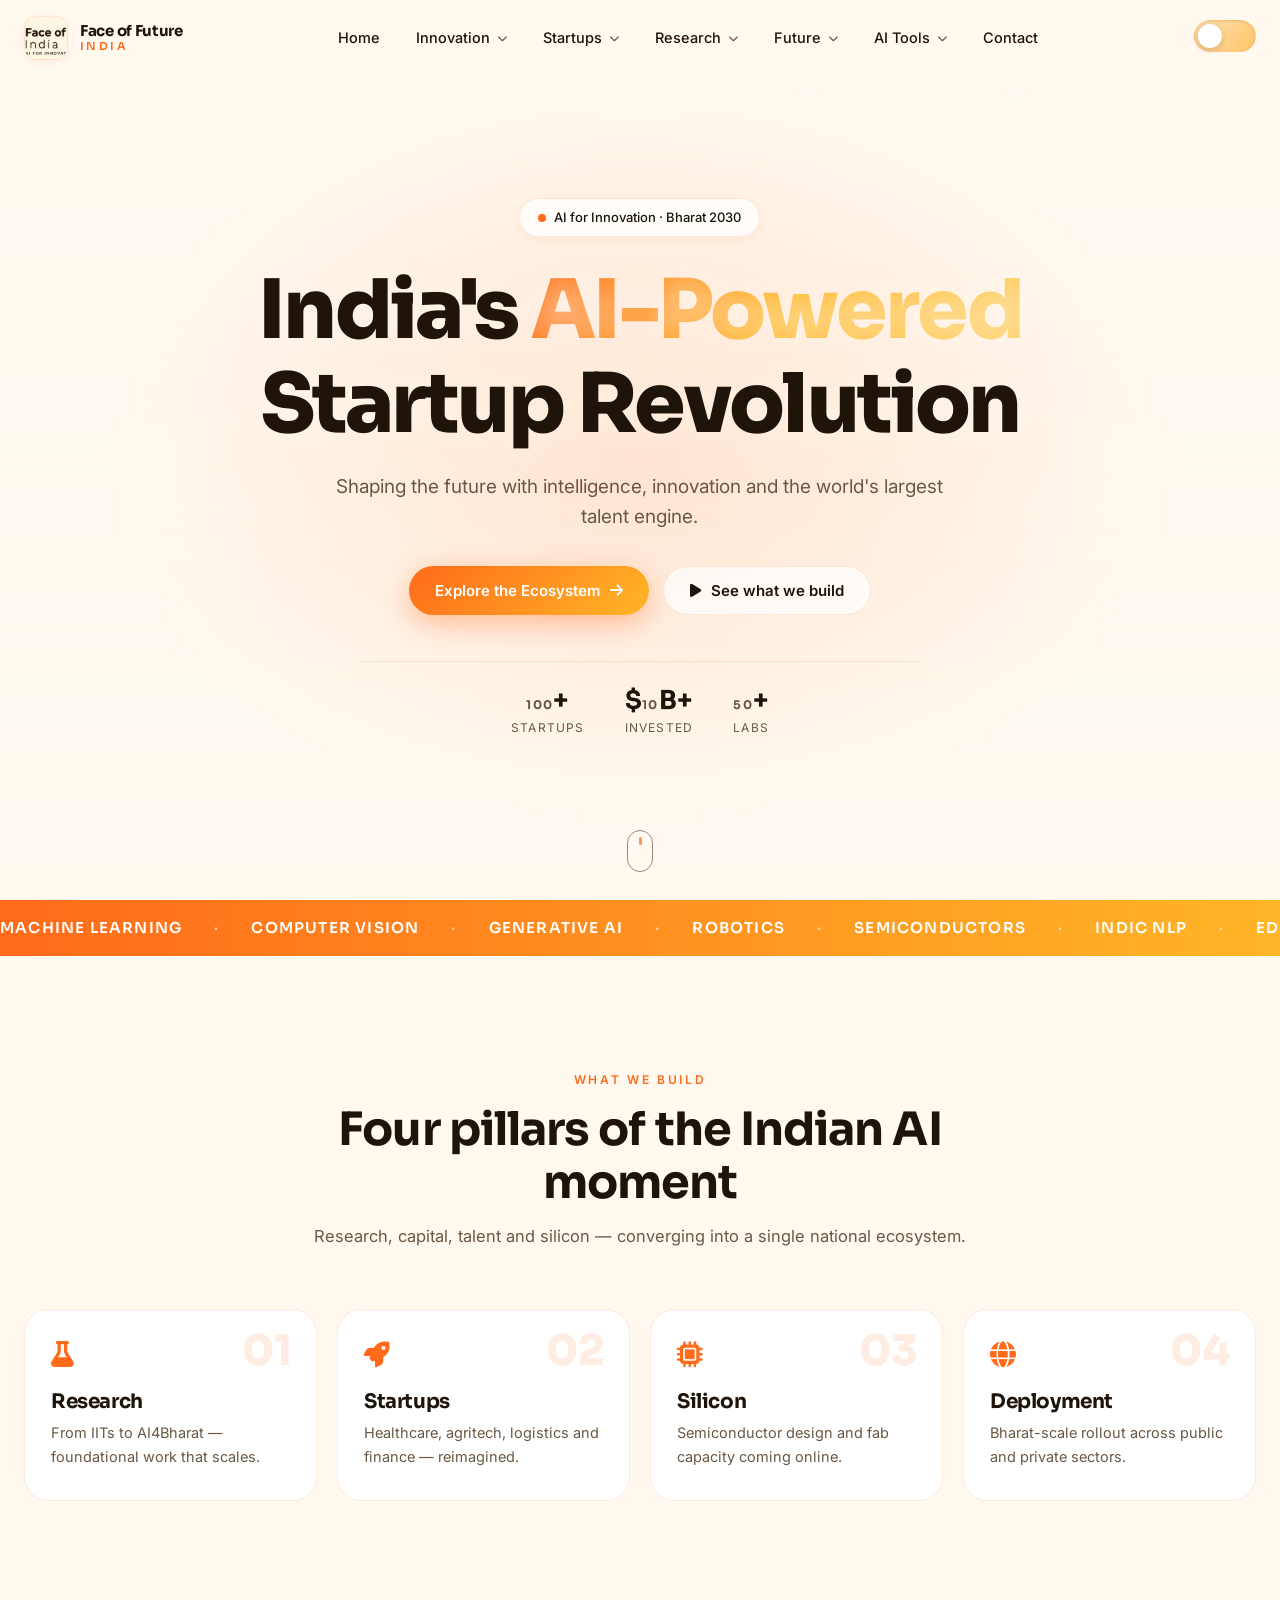
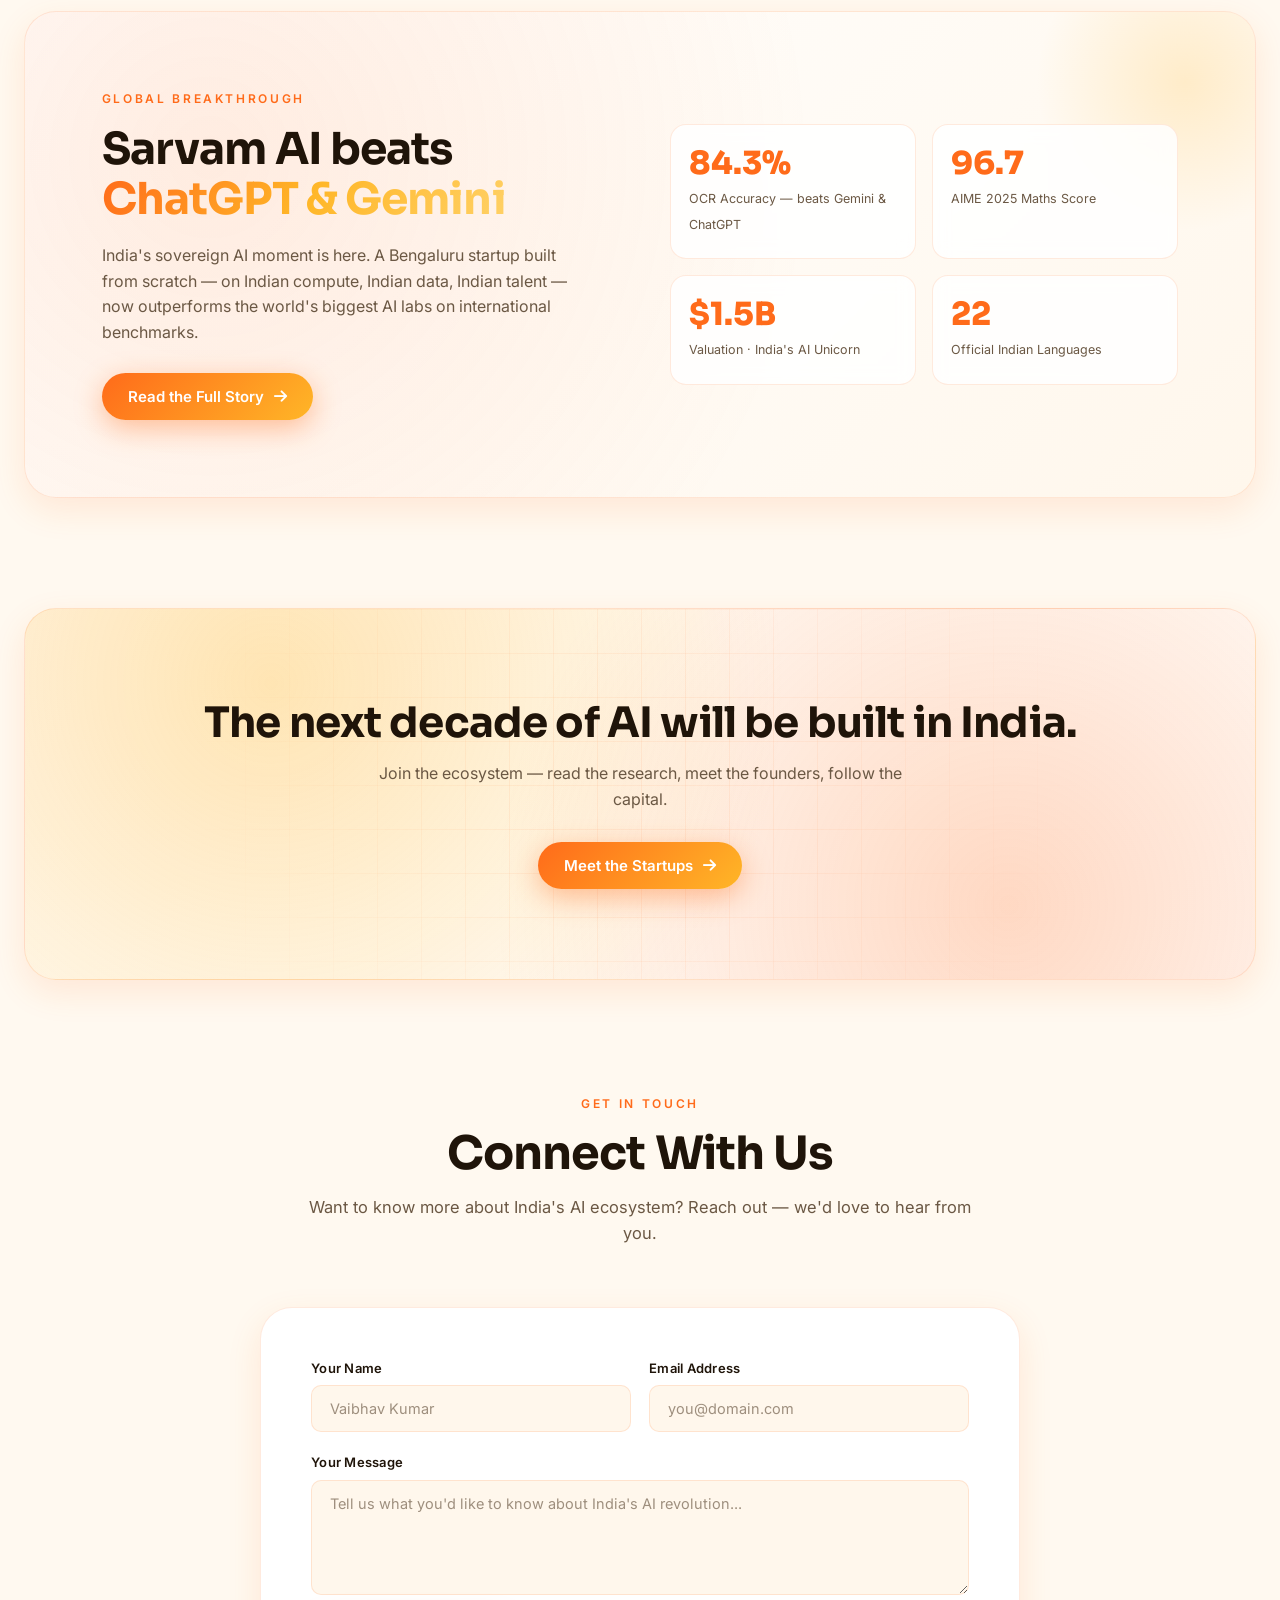
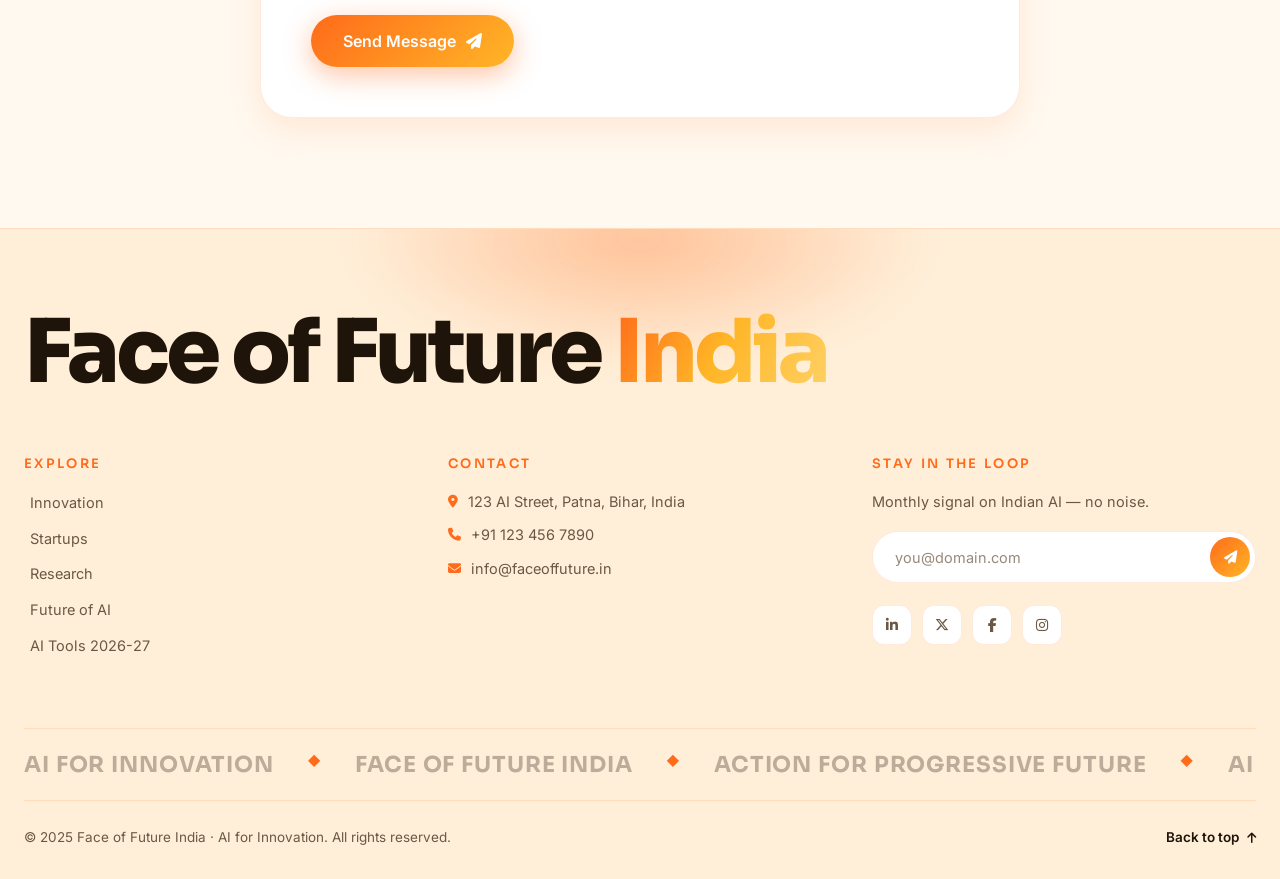
==== index.html @ 8405aafd "Rename face.html to index.html" ====
<!DOCTYPE html>
<html lang="en" data-theme="light">

<head>
  <meta charset="UTF-8" />
  <meta name="viewport" content="width=device-width, initial-scale=1.0" />

  <!-- ============ SEO: Primary ============ -->
  <title>Face of Future India — AI for Innovation | India's AI-Powered Startup Revolution</title>
  <meta name="description"
    content="Face of Future India — AI for Innovation. Explore India's AI startup ecosystem, Sarvam AI's global breakthroughs, FY 2026-27 AI tools, and the future of sovereign AI. Based in Patna, Bihar." />
  <meta name="keywords"
    content="AI India, Sarvam AI, Indian AI startups, AI for Innovation, Face of Future India, AI Patna Bihar, sovereign AI, Indian LLM, AI tools 2026, AI revolution India" />
  <meta name="author" content="Face of Future India" />
  <meta name="robots" content="index, follow, max-image-preview:large" />
  <link rel="canonical" href="https://faceoffuture.in/" />

  <!-- ============ SEO: Open Graph ============ -->
  <meta property="og:type" content="website" />
  <meta property="og:title" content="Face of Future India — AI for Innovation" />
  <meta property="og:description"
    content="India's AI-powered startup revolution. Sarvam AI beats ChatGPT & Gemini globally. Explore FY 2026-27 AI tools and sovereign AI." />
  <meta property="og:url" content="https://faceoffuture.in/" />
  <meta property="og:site_name" content="Face of Future India" />
  <meta property="og:locale" content="en_IN" />

  <!-- ============ SEO: Twitter ============ -->
  <meta name="twitter:card" content="summary_large_image" />
  <meta name="twitter:title" content="Face of Future India — AI for Innovation" />
  <meta name="twitter:description"
    content="India's AI startup ecosystem. Sarvam AI global breakthroughs + FY 2026-27 AI tools." />

  <!-- ============ SEO: Local Business ============ -->
  <meta name="geo.region" content="IN-BR" />
  <meta name="geo.placename" content="Patna" />
  <meta name="geo.position" content="25.5941;85.1376" />
  <meta name="ICBM" content="25.5941, 85.1376" />

  <!-- ============ SEO: JSON-LD Structured Data ============ -->
  <script type="application/ld+json">
{
  "@context": "https://schema.org",
  "@type": "Organization",
  "name": "Face of Future India",
  "url": "https://faceoffuture.in",
  "description": "India's AI-powered startup revolution — research, startups, semiconductor, and the future of sovereign AI.",
  "address": {
    "@type": "PostalAddress",
    "streetAddress": "123 AI Street",
    "addressLocality": "Patna",
    "addressRegion": "Bihar",
    "postalCode": "800001",
    "addressCountry": "IN"
  },
  "contactPoint": {
    "@type": "ContactPoint",
    "telephone": "+91-123-456-7890",
    "contactType": "customer service",
    "email": "info@faceoffuture.in"
  },
  "sameAs": [
    "https://www.linkedin.com/in/vaibhav-kumar-227475289",
    "https://www.instagram.com/vaibhav_razz_22/"
  ]
}
</script>

  <meta name="theme-color" content="#FF6B1A" />

  <link rel="preconnect" href="https://fonts.googleapis.com" />
  <link rel="preconnect" href="https://fonts.gstatic.com" crossorigin />
  <link
    href="https://fonts.googleapis.com/css2?family=Sora:wght@400;600;700;800&family=Inter:wght@300;400;500;600;700&display=swap"
    rel="stylesheet" />
  <link rel="stylesheet" href="https://cdnjs.cloudflare.com/ajax/libs/font-awesome/6.5.0/css/all.min.css" />
  <link rel="stylesheet" href="styles.css" />
</head>

<body>

  <!-- Scroll progress -->
  <div class="scroll-progress" id="scrollProgress"></div>

  <!-- ==================== NAVBAR ==================== -->
  <header class="navbar" id="navbar">
    <div class="nav-container">

      <!-- Brand -->
      <a href="#home" class="brand" data-scroll="home">
        <span class="brand-mark">
          <img src="logo1.jpg" alt="Face of Future India — AI for Innovation" />
        </span>
        <span class="brand-text">
          <strong>Face of Future</strong>
          <em>India</em>
        </span>
      </a>

      <!-- Center nav -->
      <nav class="nav-menu" id="navMenu" aria-label="Primary">
        <button class="nav-link" data-action="home">Home</button>
        <button class="nav-link" data-panel="innovation">Innovation <i class="fas fa-chevron-down"></i></button>
        <button class="nav-link" data-panel="startups">Startups <i class="fas fa-chevron-down"></i></button>
        <button class="nav-link" data-panel="research">Research <i class="fas fa-chevron-down"></i></button>
        <button class="nav-link" data-panel="future">Future <i class="fas fa-chevron-down"></i></button>
        <button class="nav-link" data-panel="aitools">AI Tools <i class="fas fa-chevron-down"></i></button>
        <button class="nav-link" data-action="contact">Contact</button>
      </nav>

      <!-- Right side: theme + hamburger -->
      <div class="nav-right">
        <button class="theme-toggle" id="themeToggle" aria-label="Toggle day / night mode" aria-pressed="false">
          <span class="toggle-track">
            <span class="toggle-thumb"></span>
            <i class="fas fa-sun icon-sun" aria-hidden="true"></i>
            <i class="fas fa-moon icon-moon" aria-hidden="true"></i>
          </span>
        </button>

        <button class="hamburger" id="hamburger" aria-label="Open menu" aria-expanded="false">
          <span></span><span></span><span></span>
        </button>
      </div>

    </div>
  </header>

  <!-- ==================== MEGA PANEL ==================== -->
  <div class="panel-backdrop" id="panelBackdrop" hidden></div>

  <aside class="mega-panel" id="megaPanel" aria-hidden="true" role="dialog" aria-modal="true">
    <div class="panel-shell">
      <button class="panel-close" id="panelClose" aria-label="Close panel">
        <i class="fas fa-xmark"></i>
      </button>

      <!-- INNOVATION -->
      <section class="panel-view" data-view="innovation">
        <header class="panel-head">
          <span class="panel-eyebrow">01 — Innovation</span>
          <h2>AI Innovation in India</h2>
          <p>A nation-scale ecosystem of builders, researchers and capital pushing the frontier of applied intelligence.
          </p>
        </header>

        <div class="panel-stats">
          <div class="p-stat">
            <i class="fas fa-rocket"></i>
            <div class="p-num"><span data-count="100">0</span>+</div>
            <div class="p-label">AI Startups</div>
          </div>
          <div class="p-stat">
            <i class="fas fa-chart-line"></i>
            <div class="p-num">$<span data-count="10">0</span>B+</div>
            <div class="p-label">Investments</div>
          </div>
          <div class="p-stat">
            <i class="fas fa-flask"></i>
            <div class="p-num"><span data-count="50">0</span>+</div>
            <div class="p-label">Research Labs</div>
          </div>
          <div class="p-stat">
            <i class="fas fa-users-gear"></i>
            <div class="p-num"><span data-count="500">0</span>K+</div>
            <div class="p-label">AI Professionals</div>
          </div>
        </div>

        <div class="panel-cols">
          <div class="panel-col">
            <h4>Core Domains</h4>
            <ul class="tick-list">
              <li>Machine Learning &amp; Deep Learning</li>
              <li>Computer Vision</li>
              <li>Natural Language Processing</li>
              <li>Generative &amp; Multimodal AI</li>
              <li>Robotics &amp; Autonomy</li>
              <li>Edge AI &amp; Federated Learning</li>
            </ul>
          </div>
          <div class="panel-col">
            <h4>Why India</h4>
            <ul class="tick-list">
              <li>World's largest talent pipeline</li>
              <li>Cost-efficient engineering at scale</li>
              <li>IndiaAI Mission &amp; national compute</li>
              <li>Rapidly growing data ecosystem</li>
              <li>Deep public + private collaboration</li>
              <li>Bharat-scale deployment capability</li>
            </ul>
          </div>
        </div>

        <!-- NEW: Sarvam AI Breakthrough Section -->
        <div class="panel-spotlight">
          <div class="spotlight-badge">
            <i class="fas fa-bolt"></i> Global Breakthrough
          </div>
          <h3>Sarvam AI: India Beats ChatGPT &amp; Gemini on the World Stage</h3>
          <p>
            Bengaluru-based <strong>Sarvam AI</strong> has become India's first AI startup to <strong>outperform
              OpenAI's ChatGPT and Google's Gemini</strong> on international benchmarks. Its <strong>Sarvam Vision OCR
              model</strong> scored <strong>84.3%</strong> on the olmOCR-Bench — beating Gemini 3 Pro (80.2%), DeepSeek
            OCR v2 (78.8%), and ChatGPT (69.8%). On OmniDocBench v1.5, it hit <strong>93.28%</strong>, surpassing
            Gemini's 91.6%.[reference:0]
          </p>
          <p>
            Its flagship <strong>Sarvam 105B</strong> model — built entirely from scratch in India using IndiaAI Mission
            compute — scored <strong>96.7 on AIME 2025</strong> (maths) and <strong>71.7 on LiveCodeBench v6</strong>
            (coding), placing it among the world's top reasoning models. It outperformed Google's Gemini 2.5 Flash and
            DeepSeek R1 (600B parameters) on Indian language benchmarks.[reference:1]
          </p>
          <p>
            <strong>Valuation:</strong> <strong>$1.5 billion</strong> (unicorn status) after raising <strong>$300
              million</strong> Series B led by HCLTech and Nvidia.[reference:2] The company is now building a <strong>1
              trillion parameter model</strong> to challenge OpenAI and Anthropic directly.[reference:3]
          </p>
          <div class="spotlight-stats">
            <div class="sp-stat">
              <span class="sp-num">84.3%</span>
              <span class="sp-label">OCR Accuracy (beats Gemini &amp; ChatGPT)</span>
            </div>
            <div class="sp-stat">
              <span class="sp-num">$1.5B</span>
              <span class="sp-label">Valuation (Unicorn)</span>
            </div>
            <div class="sp-stat">
              <span class="sp-num">22</span>
              <span class="sp-label">Official Indian Languages Supported</span>
            </div>
            <div class="sp-stat">
              <span class="sp-num">5.5×</span>
              <span class="sp-label">Cheaper than GPT-5.4 Mini</span>
            </div>
          </div>
        </div>
      </section>

      <!-- STARTUPS -->
      <section class="panel-view" data-view="startups">
        <header class="panel-head">
          <span class="panel-eyebrow">02 — Startups</span>
          <h2>Top AI Startups in India</h2>
          <p>From healthcare to logistics, these companies are redefining what applied AI looks like at population
            scale.</p>
        </header>

        <div class="panel-grid">
          <article class="mini-card">
            <i class="fas fa-heartbeat"></i>
            <h4>Niramai</h4>
            <p>AI-powered early detection of breast cancer.</p>
            <a href="https://www.niramai.com" target="_blank" rel="noopener">Visit <i
                class="fas fa-arrow-up-right-from-square"></i></a>
          </article>
          <article class="mini-card">
            <i class="fas fa-seedling"></i>
            <h4>CropIn</h4>
            <p>AI-driven agritech solutions for farmers.</p>
            <a href="https://www.cropin.com" target="_blank" rel="noopener">Visit <i
                class="fas fa-arrow-up-right-from-square"></i></a>
          </article>
          <article class="mini-card">
            <i class="fas fa-truck-fast"></i>
            <h4>Locus</h4>
            <p>AI logistics &amp; supply-chain optimization.</p>
            <a href="https://www.locus.sh" target="_blank" rel="noopener">Visit <i
                class="fas fa-arrow-up-right-from-square"></i></a>
          </article>
          <article class="mini-card">
            <i class="fas fa-microscope"></i>
            <h4>SigTuple</h4>
            <p>AI-based medical diagnostics &amp; analysis.</p>
            <a href="https://www.sigtuple.com" target="_blank" rel="noopener">Visit <i
                class="fas fa-arrow-up-right-from-square"></i></a>
          </article>
          <article class="mini-card">
            <i class="fas fa-robot"></i>
            <h4>Haptik</h4>
            <p>Conversational AI &amp; virtual assistants.</p>
            <a href="https://www.haptik.ai" target="_blank" rel="noopener">Visit <i
                class="fas fa-arrow-up-right-from-square"></i></a>
          </article>
          <article class="mini-card">
            <i class="fas fa-brain"></i>
            <h4>Wysa</h4>
            <p>AI-based mental health &amp; therapy support.</p>
            <a href="https://www.wysa.io" target="_blank" rel="noopener">Visit <i
                class="fas fa-arrow-up-right-from-square"></i></a>
          </article>
          <article class="mini-card">
            <i class="fas fa-cart-shopping"></i>
            <h4>Vue.ai</h4>
            <p>Automation &amp; personalization for e-commerce.</p>
            <a href="https://vue.ai" target="_blank" rel="noopener">Visit <i
                class="fas fa-arrow-up-right-from-square"></i></a>
          </article>
          <article class="mini-card">
            <i class="fas fa-coins"></i>
            <h4>Active.ai</h4>
            <p>Conversational banking &amp; financial AI.</p>
            <a href="https://active.ai" target="_blank" rel="noopener">Visit <i
                class="fas fa-arrow-up-right-from-square"></i></a>
          </article>
        </div>
      </section>

      <!-- RESEARCH -->
      <section class="panel-view" data-view="research">
        <header class="panel-head">
          <span class="panel-eyebrow">03 — Research</span>
          <h2>Research &amp; Development</h2>
          <p>Institutions building the theoretical and applied foundations that India's AI economy stands on.</p>
        </header>

        <div class="panel-grid">
          <article class="mini-card">
            <i class="fas fa-university"></i>
            <h4>IITs</h4>
            <p>Leading AI research &amp; education across India.</p>
            <a href="https://www.iitd.ac.in" target="_blank" rel="noopener">Visit <i
                class="fas fa-arrow-up-right-from-square"></i></a>
          </article>
          <article class="mini-card">
            <i class="fas fa-satellite"></i>
            <h4>ISRO</h4>
            <p>AI in space exploration &amp; satellite tech.</p>
            <a href="https://www.isro.gov.in" target="_blank" rel="noopener">Visit <i
                class="fas fa-arrow-up-right-from-square"></i></a>
          </article>
          <article class="mini-card">
            <i class="fas fa-laptop-code"></i>
            <h4>TCS Research</h4>
            <p>Enterprise AI, automation &amp; applied R&amp;D.</p>
            <a href="https://www.tcs.com/research" target="_blank" rel="noopener">Visit <i
                class="fas fa-arrow-up-right-from-square"></i></a>
          </article>
          <article class="mini-card">
            <i class="fas fa-atom"></i>
            <h4>IISc Bangalore</h4>
            <p>Frontier AI theory, robotics &amp; systems.</p>
            <a href="https://www.iisc.ac.in" target="_blank" rel="noopener">Visit <i
                class="fas fa-arrow-up-right-from-square"></i></a>
          </article>
          <article class="mini-card">
            <i class="fas fa-shield-halved"></i>
            <h4>DRDO</h4>
            <p>Defence-grade AI &amp; autonomous systems.</p>
            <a href="https://www.drdo.gov.in" target="_blank" rel="noopener">Visit <i
                class="fas fa-arrow-up-right-from-square"></i></a>
          </article>
          <article class="mini-card">
            <i class="fas fa-language"></i>
            <h4>AI4Bharat</h4>
            <p>Open Indic language AI at national scale.</p>
            <a href="https://ai4bharat.iitm.ac.in" target="_blank" rel="noopener">Visit <i
                class="fas fa-arrow-up-right-from-square"></i></a>
          </article>
        </div>
      </section>

      <!-- FUTURE -->
      <section class="panel-view" data-view="future">
        <header class="panel-head">
          <span class="panel-eyebrow">04 — Future</span>
          <h2>Future of AI in India</h2>
          <p>Where Indian AI is heading by 2030 — and the sectors it will reshape first.</p>
        </header>

        <div class="panel-grid">
          <article class="mini-card">
            <i class="fas fa-hospital"></i>
            <h4>Healthcare</h4>
            <p>Predictive diagnostics &amp; personalized medicine.</p>
            <a href="https://www.who.int/health-topics/artificial-intelligence" target="_blank" rel="noopener">Learn <i
                class="fas fa-arrow-up-right-from-square"></i></a>
          </article>
          <article class="mini-card">
            <i class="fas fa-graduation-cap"></i>
            <h4>Education</h4>
            <p>Personalized learning for millions of students.</p>
            <a href="https://www.unesco.org/en/digital-education/artificial-intelligence" target="_blank"
              rel="noopener">Learn <i class="fas fa-arrow-up-right-from-square"></i></a>
          </article>
          <article class="mini-card">
            <i class="fas fa-leaf"></i>
            <h4>Sustainability</h4>
            <p>AI-driven climate &amp; energy solutions.</p>
            <a href="https://www.unep.org/explore-topics/climate-change" target="_blank" rel="noopener">Learn <i
                class="fas fa-arrow-up-right-from-square"></i></a>
          </article>
          <article class="mini-card">
            <i class="fas fa-tractor"></i>
            <h4>Agriculture</h4>
            <p>Precision farming &amp; yield forecasting.</p>
            <a href="https://www.fao.org" target="_blank" rel="noopener">Learn <i
                class="fas fa-arrow-up-right-from-square"></i></a>
          </article>
          <article class="mini-card">
            <i class="fas fa-jet-fighter"></i>
            <h4>Defence</h4>
            <p>Autonomous systems &amp; intelligence analysis.</p>
            <a href="https://www.drdo.gov.in" target="_blank" rel="noopener">Learn <i
                class="fas fa-arrow-up-right-from-square"></i></a>
          </article>
          <article class="mini-card">
            <i class="fas fa-landmark"></i>
            <h4>Governance</h4>
            <p>Citizen-scale AI for public service delivery.</p>
            <a href="https://indiaai.gov.in" target="_blank" rel="noopener">Learn <i
                class="fas fa-arrow-up-right-from-square"></i></a>
          </article>
        </div>
      </section>

      <!-- AI TOOLS (NEW — FY 2026-27) -->
      <section class="panel-view" data-view="aitools">
        <header class="panel-head">
          <span class="panel-eyebrow">05 — AI Tools</span>
          <h2>AI Tools Launched in FY 2026-27</h2>
          <p>India's sovereign AI stack — built by Indian companies, for Indian problems, at global standards.</p>
        </header>

        <div class="panel-grid">
          <article class="mini-card tool-highlight">
            <i class="fas fa-cube"></i>
            <h4>Sarvam 105B</h4>
            <p>India's flagship open-source LLM. 128K context window, 22 Indian languages, 5.5× cheaper than GPT-5.4
              Mini.</p>
            <span class="tool-tag">Open Source · Apache 2.0</span>
          </article>
          <article class="mini-card tool-highlight">
            <i class="fas fa-eye"></i>
            <h4>Sarvam Vision 2.0</h4>
            <p>OCR &amp; document intelligence beating Gemini and ChatGPT on olmOCR-Bench. Reads tables, charts, and 22
              languages.</p>
            <span class="tool-tag">Enterprise · Document AI</span>
          </article>
          <article class="mini-card tool-highlight">
            <i class="fas fa-microphone-lines"></i>
            <h4>Bulbul V4</h4>
            <p>Text-to-speech with 35+ natural voices across 11 Indian languages. Handles code-mixing and regional
              accents.</p>
            <span class="tool-tag">Voice AI · Production Ready</span>
          </article>
          <article class="mini-card tool-highlight">
            <i class="fas fa-industry"></i>
            <h4>Gnani Artha (Evon v3.3)</h4>
            <p>Sovereign AI stack with 30B open-weight LLM. 20% fewer tokens than GPT-5 tokeniser for Indian languages.
            </p>
            <span class="tool-tag">Open Weight · Enterprise</span>
          </article>
          <article class="mini-card tool-highlight">
            <i class="fas fa-tractor"></i>
            <h4>Bharat-VISTAAR</h4>
            <p>Multilingual AI for farm productivity proposed in Union Budget 2026-27. Integrates AgriStack + ICAR.</p>
            <span class="tool-tag">Government · Agriculture</span>
          </article>
          <article class="mini-card tool-highlight">
            <i class="fas fa-database"></i>
            <h4>Sarvam Epoch Builder</h4>
            <p>Developer platform with 7B &amp; 70B models trained on 2T tokens. GPU clusters, RLHF, on-prem deployment.
            </p>
            <span class="tool-tag">Developer Platform · Q4 2026</span>
          </article>
          <article class="mini-card tool-highlight">
            <i class="fas fa-credit-card"></i>
            <h4>PhonePe AI</h4>
            <p>AI-powered search, transaction insights and merchant tools for India's digital payment ecosystem.</p>
            <span class="tool-tag">Fintech · Live</span>
          </article>
          <article class="mini-card tool-highlight">
            <i class="fas fa-wallet"></i>
            <h4>Paytm AI Platform</h4>
            <p>Bank-grade AI for customer service, fraud assessment, sales and marketing automation.</p>
            <span class="tool-tag">Fintech · Enterprise</span>
          </article>
        </div>
      </section>

    </div>
  </aside>

  <!-- ==================== MOBILE DRAWER ==================== -->
  <div class="drawer" id="drawer" aria-hidden="true">
    <nav class="drawer-nav">
      <button class="drawer-link" data-action="home">Home</button>
      <button class="drawer-link" data-panel="innovation">Innovation</button>
      <button class="drawer-link" data-panel="startups">Startups</button>
      <button class="drawer-link" data-panel="research">Research</button>
      <button class="drawer-link" data-panel="future">Future</button>
      <button class="drawer-link" data-panel="aitools">AI Tools</button>
      <button class="drawer-link" data-action="contact">Contact</button>
    </nav>
  </div>

  <!-- ==================== HERO ==================== -->
  <main>
    <section class="hero" id="home">
      <div class="hero-video-wrap">
        <iframe id="hero-video"
          src="https://www.youtube.com/embed/LmZx9it1268?autoplay=1&mute=1&loop=1&controls=0&playlist=LmZx9it1268&modestbranding=1&rel=0&showinfo=0"
          title="Welcome" frameborder="0"
          allow="accelerometer; autoplay; clipboard-write; encrypted-media; gyroscope; picture-in-picture"
          allowfullscreen></iframe>
      </div>
      <div class="hero-veil"></div>

      <div class="hero-content">
        <span class="hero-badge">
          <span class="pulse-dot"></span> AI for Innovation · Bharat 2030
        </span>
        <h1>
          India's <span class="grad">AI-Powered</span><br />
          Startup Revolution
        </h1>
        <p>Shaping the future with intelligence, innovation and the world's largest talent engine.</p>
        <div class="hero-cta">
          <button class="btn btn-primary" data-panel="innovation">
            Explore the Ecosystem <i class="fas fa-arrow-right"></i>
          </button>
          <button class="btn btn-ghost" data-scroll="highlights">
            <i class="fas fa-play"></i> See what we build
          </button>
        </div>
        <div class="hero-meta">
          <div><strong><span data-count="100">0</span>+</strong><span>Startups</span></div>
          <div><strong>$<span data-count="10">0</span>B+</strong><span>Invested</span></div>
          <div><strong><span data-count="50">0</span>+</strong><span>Labs</span></div>
        </div>
      </div>

      <a href="#highlights" class="hero-scroll" aria-label="Scroll down">
        <span></span>
      </a>
    </section>

    <!-- ==================== MARQUEE ==================== -->
    <div class="marquee" aria-hidden="true">
      <div class="marquee-track">
        <span>Machine Learning</span><span>·</span>
        <span>Computer Vision</span><span>·</span>
        <span>Generative AI</span><span>·</span>
        <span>Robotics</span><span>·</span>
        <span>Semiconductors</span><span>·</span>
        <span>Indic NLP</span><span>·</span>
        <span>Edge AI</span><span>·</span>
        <span>IndiaAI Mission</span><span>·</span>
        <span>Sarvam 105B</span><span>·</span>
        <span>Bharat-VISTAAR</span><span>·</span>
        <span>Machine Learning</span><span>·</span>
        <span>Computer Vision</span><span>·</span>
        <span>Generative AI</span><span>·</span>
        <span>Robotics</span><span>·</span>
        <span>Semiconductors</span><span>·</span>
        <span>Indic NLP</span><span>·</span>
        <span>Edge AI</span><span>·</span>
        <span>IndiaAI Mission</span><span>·</span>
      </div>
    </div>

    <!-- ==================== HIGHLIGHTS ==================== -->
    <section class="highlights" id="highlights">
      <header class="section-head reveal">
        <span class="eyebrow">What we build</span>
        <h2>Four pillars of the Indian AI moment</h2>
        <p>Research, capital, talent and silicon — converging into a single national ecosystem.</p>
      </header>

      <div class="pillar-grid">
        <article class="pillar reveal" style="--d:.0s">
          <span class="pillar-num">01</span>
          <i class="fas fa-flask"></i>
          <h3>Research</h3>
          <p>From IITs to AI4Bharat — foundational work that scales.</p>
        </article>
        <article class="pillar reveal" style="--d:.08s">
          <span class="pillar-num">02</span>
          <i class="fas fa-rocket"></i>
          <h3>Startups</h3>
          <p>Healthcare, agritech, logistics and finance — reimagined.</p>
        </article>
        <article class="pillar reveal" style="--d:.16s">
          <span class="pillar-num">03</span>
          <i class="fas fa-microchip"></i>
          <h3>Silicon</h3>
          <p>Semiconductor design and fab capacity coming online.</p>
        </article>
        <article class="pillar reveal" style="--d:.24s">
          <span class="pillar-num">04</span>
          <i class="fas fa-globe"></i>
          <h3>Deployment</h3>
          <p>Bharat-scale rollout across public and private sectors.</p>
        </article>
      </div>
    </section>

    <!-- ==================== SPOTLIGHT ==================== -->
    <section class="spotlight-section reveal" id="spotlight">
      <div class="spotlight-inner">
        <div class="spotlight-left">
          <span class="eyebrow">Global Breakthrough</span>
          <h2>Sarvam AI beats<br /><span class="grad">ChatGPT &amp; Gemini</span></h2>
          <p>
            India's sovereign AI moment is here. A Bengaluru startup built from scratch — on Indian compute, Indian
            data, Indian talent — now outperforms the world's biggest AI labs on international benchmarks.
          </p>
          <button class="btn btn-primary" data-panel="innovation">
            Read the Full Story <i class="fas fa-arrow-right"></i>
          </button>
        </div>
        <div class="spotlight-right">
          <div class="spotlight-metric">
            <span class="metric-num">84.3%</span>
            <span class="metric-label">OCR Accuracy — beats Gemini &amp; ChatGPT</span>
          </div>
          <div class="spotlight-metric">
            <span class="metric-num">96.7</span>
            <span class="metric-label">AIME 2025 Maths Score</span>
          </div>
          <div class="spotlight-metric">
            <span class="metric-num">$1.5B</span>
            <span class="metric-label">Valuation · India's AI Unicorn</span>
          </div>
          <div class="spotlight-metric">
            <span class="metric-num">22</span>
            <span class="metric-label">Official Indian Languages</span>
          </div>
        </div>
      </div>
    </section>

    <!-- ==================== CTA ==================== -->
    <section class="cta-band reveal">
      <div class="cta-inner">
        <h2>The next decade of AI will be built in India.</h2>
        <p>Join the ecosystem — read the research, meet the founders, follow the capital.</p>
        <button class="btn btn-primary" data-panel="startups">
          Meet the Startups <i class="fas fa-arrow-right"></i>
        </button>
      </div>
    </section>

    <!-- ==================== CONTACT FORM (NEW) ==================== -->
    <section class="contact-section" id="contact-form">
      <div class="contact-inner reveal">
        <header class="section-head">
          <span class="eyebrow">Get in Touch</span>
          <h2>Connect With Us</h2>
          <p>Want to know more about India's AI ecosystem? Reach out — we'd love to hear from you.</p>
        </header>

        <form class="contact-form" id="contactForm" novalidate>
          <div class="form-row">
            <div class="form-group">
              <label for="contactName">Your Name</label>
              <input type="text" id="contactName" name="name" placeholder="Vaibhav Kumar" required
                autocomplete="name" />
            </div>
            <div class="form-group">
              <label for="contactEmail">Email Address</label>
              <input type="email" id="contactEmail" name="email" placeholder="you@domain.com" required
                autocomplete="email" />
            </div>
          </div>
          <div class="form-group">
            <label for="contactMsg">Your Message</label>
            <textarea id="contactMsg" name="message" rows="5"
              placeholder="Tell us what you'd like to know about India's AI revolution..." required></textarea>
          </div>
          <div class="form-actions">
            <button type="submit" class="btn btn-primary btn-lg">
              Send Message <i class="fas fa-paper-plane"></i>
            </button>
            <div class="form-note" id="formNote" role="status" aria-live="polite"></div>
          </div>
        </form>
      </div>
    </section>
  </main>

  <!-- ==================== FOOTER ==================== -->
  <footer class="footer" id="contact">
    <div class="footer-glow"></div>

    <div class="footer-wordmark">
      <span>Face of Future</span>
      <span class="grad">India</span>
    </div>

    <div class="footer-grid">
      <div class="f-col">
        <h4>Explore</h4>
        <ul>
          <li><button data-panel="innovation">Innovation</button></li>
          <li><button data-panel="startups">Startups</button></li>
          <li><button data-panel="research">Research</button></li>
          <li><button data-panel="future">Future of AI</button></li>
          <li><button data-panel="aitools">AI Tools 2026-27</button></li>
        </ul>
      </div>

      <div class="f-col">
        <h4>Contact</h4>
        <ul class="f-contact">
          <li><i class="fas fa-location-dot"></i> 123 AI Street, Patna, Bihar, India</li>
          <li><i class="fas fa-phone"></i> +91 123 456 7890</li>
          <li><i class="fas fa-envelope"></i> info@faceoffuture.in</li>
        </ul>
      </div>

      <div class="f-col f-news">
        <h4>Stay in the loop</h4>
        <p>Monthly signal on Indian AI — no noise.</p>
        <form class="newsletter" id="newsletter" novalidate>
          <input type="email" name="email" placeholder="you@domain.com" required autocomplete="email" />
          <button type="submit" aria-label="Subscribe"><i class="fas fa-paper-plane"></i></button>
        </form>
        <div class="socials">
          <a href="https://www.linkedin.com/in/vaibhav-kumar-227475289" target="_blank" rel="noopener"
            aria-label="LinkedIn"><i class="fab fa-linkedin-in"></i></a>
          <a href="https://twitter.com" target="_blank" rel="noopener" aria-label="Twitter"><i
              class="fab fa-x-twitter"></i></a>
          <a href="https://facebook.com" target="_blank" rel="noopener" aria-label="Facebook"><i
              class="fab fa-facebook-f"></i></a>
          <a href="https://www.instagram.com/vaibhav_razz_22/" target="_blank" rel="noopener" aria-label="Instagram"><i
              class="fab fa-instagram"></i></a>
        </div>
      </div>
    </div>

    <div class="footer-marquee" aria-hidden="true">
      <div class="footer-marquee-track">
        <span>AI FOR INNOVATION</span><span>◆</span>
        <span>FACE OF FUTURE INDIA</span><span>◆</span>
        <span>ACTION FOR PROGRESSIVE FUTURE</span><span>◆</span>
        <span>AI FOR INNOVATION</span><span>◆</span>
        <span>FACE OF FUTURE INDIA</span><span>◆</span>
        <span>ACTION FOR PROGRESSIVE FUTURE</span><span>◆</span>
      </div>
    </div>

    <div class="footer-bottom">
      <span>© 2025 Face of Future India · AI for Innovation. All rights reserved.</span>
      <a href="#home" class="back-top" data-scroll="home">Back to top <i class="fas fa-arrow-up"></i></a>
    </div>
  </footer>

  <script src="script.js" defer></script>
</body>

</html>
---- styles.css ----
/* ============================================================
   FACE OF FUTURE INDIA — Design System
   ============================================================ */

:root {
  --font-display: 'Sora', system-ui, sans-serif;
  --font-body: 'Inter', system-ui, sans-serif;

  /* Palette — day */
  --bg: #FFF9F0;
  --bg-2: #FFEFD9;
  --surface: #FFFFFF;
  --surface-2: #FFF7EC;
  --text: #1F1409;
  --text-muted: #6B5844;
  --primary: #FF6B1A;
  --primary-hover: #E85A0C;
  --accent: #FFB627;
  --gold: #FFD166;
  --border: rgba(255, 107, 26, 0.14);
  --ring: rgba(255, 107, 26, 0.28);

  --shadow-sm: 0 2px 10px rgba(255, 107, 26, 0.08);
  --shadow-md: 0 12px 34px rgba(255, 107, 26, 0.12);
  --shadow-lg: 0 30px 70px rgba(120, 50, 0, 0.16);

  --radius-sm: 10px;
  --radius: 16px;
  --radius-lg: 24px;
  --radius-xl: 32px;

  --nav-h: 76px;
  --ease: cubic-bezier(0.22, 1, 0.36, 1);
  --ease-out: cubic-bezier(0.16, 1, 0.3, 1);
  --dur: 0.5s;
}

[data-theme="dark"] {
  --bg: #14100C;
  --bg-2: #1A140E;
  --surface: #1F1811;
  --surface-2: #2A2018;
  --text: #F7EEDF;
  --text-muted: #B39F87;
  --primary: #FF8A3D;
  --primary-hover: #FFA25E;
  --accent: #FFC857;
  --gold: #FFD98A;
  --border: rgba(255, 138, 61, 0.18);
  --ring: rgba(255, 138, 61, 0.35);

  --shadow-sm: 0 2px 10px rgba(0, 0, 0, 0.35);
  --shadow-md: 0 12px 34px rgba(0, 0, 0, 0.5);
  --shadow-lg: 0 30px 70px rgba(0, 0, 0, 0.65);
}

/* ---------- Base ---------- */
*, *::before, *::after { box-sizing: border-box; }

html { scroll-behavior: smooth; scroll-padding-top: var(--nav-h); }

body {
  margin: 0;
  font-family: var(--font-body);
  background: var(--bg);
  color: var(--text);
  line-height: 1.6;
  -webkit-font-smoothing: antialiased;
  transition: background var(--dur) var(--ease), color var(--dur) var(--ease);
  overflow-x: hidden;
}

body.panel-open { overflow: hidden; }

h1, h2, h3, h4 {
  font-family: var(--font-display);
  font-weight: 700;
  letter-spacing: -0.02em;
  line-height: 1.15;
  color: var(--text);
  margin: 0;
}

a { color: inherit; text-decoration: none; }
button { font-family: inherit; cursor: pointer; border: none; background: none; color: inherit; }
img { max-width: 100%; display: block; }

.grad {
  background: linear-gradient(120deg, var(--primary) 0%, var(--accent) 50%, var(--gold) 100%);
  -webkit-background-clip: text;
  background-clip: text;
  -webkit-text-fill-color: transparent;
  color: transparent;
}

::selection { background: var(--primary); color: #fff; }

/* ---------- Scroll progress ---------- */
.scroll-progress {
  position: fixed; top: 0; left: 0;
  height: 3px; width: 0%;
  background: linear-gradient(90deg, var(--primary), var(--accent), var(--gold));
  z-index: 2000;
  transition: width .1s linear;
  box-shadow: 0 0 12px var(--primary);
}

/* ============================================================
   NAVBAR
   ============================================================ */
.navbar {
  position: fixed;
  top: 0; left: 0; right: 0;
  height: var(--nav-h);
  z-index: 1000;
  display: flex; align-items: center;
  background: color-mix(in srgb, var(--bg) 78%, transparent);
  backdrop-filter: blur(18px) saturate(1.4);
  -webkit-backdrop-filter: blur(18px) saturate(1.4);
  border-bottom: 1px solid transparent;
  transition:
    height .35s var(--ease),
    background .35s var(--ease),
    border-color .35s var(--ease),
    box-shadow .35s var(--ease);
}

.navbar.scrolled {
  height: 64px;
  background: color-mix(in srgb, var(--bg) 88%, transparent);
  border-bottom-color: var(--border);
  box-shadow: var(--shadow-sm);
}

.nav-container {
  width: min(1280px, 100% - 48px);
  margin-inline: auto;
  display: flex; align-items: center; justify-content: space-between;
  gap: 24px;
}

/* Brand */
.brand {
  display: flex; align-items: center; gap: 12px;
  font-family: var(--font-display);
  transition: transform .3s var(--ease);
}
.brand:hover { transform: translateY(-1px); }

.brand-mark {
  width: 44px; height: 44px;
  border-radius: 12px;
  background: linear-gradient(135deg, var(--bg-2), var(--surface));
  border: 1px solid var(--border);
  display: grid; place-items: center;
  overflow: hidden;
  box-shadow: var(--shadow-sm);
  transition: box-shadow .3s var(--ease), transform .3s var(--ease);
}
.brand:hover .brand-mark { box-shadow: var(--shadow-md); transform: rotate(-3deg); }
.brand-mark img { width: 100%; height: 100%; object-fit: cover; }

.brand-text { display: flex; flex-direction: column; line-height: 1; }
.brand-text strong {
  font-size: 15px; font-weight: 700; color: var(--text); letter-spacing: -0.02em;
}
.brand-text em {
  font-style: normal; font-size: 11px; font-weight: 600;
  letter-spacing: .22em; text-transform: uppercase;
  color: var(--primary); margin-top: 3px;
}

/* Nav links */
.nav-menu {
  display: flex; align-items: center; gap: 4px;
}

.nav-link {
  position: relative;
  padding: 9px 16px;
  border-radius: 999px;
  font-size: 14.5px;
  font-weight: 500;
  color: var(--text);
  display: inline-flex; align-items: center; gap: 7px;
  transition: color .25s var(--ease), background .25s var(--ease);
}
.nav-link i {
  font-size: 10px;
  transition: transform .3s var(--ease);
  color: var(--text-muted);
}
.nav-link:hover {
  background: color-mix(in srgb, var(--primary) 10%, transparent);
  color: var(--primary);
}
.nav-link:hover i { transform: rotate(180deg); color: var(--primary); }
.nav-link.active {
  background: color-mix(in srgb, var(--primary) 14%, transparent);
  color: var(--primary);
}
.nav-link.active i { transform: rotate(180deg); color: var(--primary); }

/* Right actions */
.nav-right { display: flex; align-items: center; gap: 12px; }

/* ---------- Day / Night toggle ---------- */
.theme-toggle { padding: 0; }

.toggle-track {
  position: relative;
  display: inline-flex; align-items: center;
  width: 62px; height: 32px;
  border-radius: 999px;
  background: linear-gradient(135deg, #FFE3B0, #FFC46B);
  border: 1px solid var(--border);
  box-shadow: inset 0 1px 3px rgba(0,0,0,.08);
  transition: background .5s var(--ease), box-shadow .3s var(--ease);
}
[data-theme="dark"] .toggle-track {
  background: linear-gradient(135deg, #2A2018, #3A2A1C);
  box-shadow: inset 0 1px 3px rgba(0,0,0,.6), 0 0 14px rgba(255,138,61,.25);
}

.toggle-thumb {
  position: absolute;
  top: 3px; left: 3px;
  width: 24px; height: 24px;
  border-radius: 50%;
  background: #FFF;
  box-shadow: 0 2px 6px rgba(0,0,0,.18);
  transition: transform .45s var(--ease), background .45s var(--ease);
  z-index: 2;
}
[data-theme="dark"] .toggle-thumb {
  transform: translateX(30px);
  background: #FF8A3D;
  box-shadow: 0 0 12px rgba(255,138,61,.6);
}

.toggle-track i {
  position: absolute;
  top: 50%; transform: translateY(-50%);
  font-size: 12px;
  z-index: 1;
  transition: opacity .3s var(--ease), transform .45s var(--ease);
}
.icon-sun  { left: 8px;  color: #E85A0C; }
.icon-moon { right: 8px; color: #FFD166; }

[data-theme="dark"] .icon-sun  { opacity: .35; transform: translateY(-50%) scale(.85); }
[data-theme="light"] .icon-moon { opacity: .4;  transform: translateY(-50%) scale(.85); }

/* Hamburger */
.hamburger {
  display: none;
  width: 40px; height: 40px;
  border-radius: 10px;
  position: relative;
  transition: background .25s var(--ease);
}
.hamburger:hover { background: color-mix(in srgb, var(--primary) 12%, transparent); }
.hamburger span {
  position: absolute; left: 50%; top: 50%;
  width: 20px; height: 2px;
  background: var(--text);
  border-radius: 2px;
  transform: translate(-50%, -50%);
  transition: transform .3s var(--ease), opacity .25s var(--ease), top .3s var(--ease);
}
.hamburger span:nth-child(1) { top: calc(50% - 6px); }
.hamburger span:nth-child(3) { top: calc(50% + 6px); }
.hamburger.open span:nth-child(1) { top: 50%; transform: translate(-50%, -50%) rotate(45deg); }
.hamburger.open span:nth-child(2) { opacity: 0; }
.hamburger.open span:nth-child(3) { top: 50%; transform: translate(-50%, -50%) rotate(-45deg); }

/* ============================================================
   MEGA PANEL
   ============================================================ */
.panel-backdrop {
  position: fixed; inset: 0;
  background: rgba(20, 12, 4, 0.35);
  backdrop-filter: blur(6px);
  -webkit-backdrop-filter: blur(6px);
  z-index: 998;
  opacity: 0;
  animation: fadeIn .35s var(--ease) forwards;
}
[data-theme="dark"] .panel-backdrop { background: rgba(0,0,0,.6); }
@keyframes fadeIn { to { opacity: 1; } }

.mega-panel {
  position: fixed;
  top: var(--nav-h);
  left: 0; right: 0;
  max-height: calc(100vh - var(--nav-h));
  overflow-y: auto;
  z-index: 999;
  background: var(--surface);
  border-top: 1px solid var(--border);
  border-bottom: 1px solid var(--border);
  box-shadow: var(--shadow-lg);
  opacity: 0;
  visibility: hidden;
  transform: translateY(-16px);
  transition:
    opacity .35s var(--ease),
    transform .45s var(--ease),
    visibility 0s linear .35s;
}
.mega-panel.open {
  opacity: 1;
  visibility: visible;
  transform: translateY(0);
  transition:
    opacity .35s var(--ease),
    transform .5s var(--ease),
    visibility 0s;
}

.panel-shell {
  width: min(1280px, 100% - 48px);
  margin-inline: auto;
  padding: 44px 0 56px;
  position: relative;
}

.panel-close {
  position: absolute; top: 20px; right: 0;
  width: 40px; height: 40px;
  border-radius: 50%;
  background: var(--surface-2);
  border: 1px solid var(--border);
  color: var(--text-muted);
  display: grid; place-items: center;
  transition: all .25s var(--ease);
  z-index: 5;
}
.panel-close:hover {
  background: var(--primary);
  color: #fff;
  transform: rotate(90deg);
  box-shadow: 0 0 20px var(--ring);
}

.panel-view { display: none; }
.panel-view.active { display: block; animation: panelIn .5s var(--ease) both; }

@keyframes panelIn {
  from { opacity: 0; transform: translateY(14px); }
  to   { opacity: 1; transform: translateY(0); }
}

.panel-head { max-width: 720px; margin-bottom: 36px; }
.panel-eyebrow {
  display: inline-block;
  font-size: 12px; font-weight: 600;
  letter-spacing: .22em; text-transform: uppercase;
  color: var(--primary);
  margin-bottom: 12px;
}
.panel-head h2 {
  font-size: clamp(28px, 3.4vw, 42px);
  margin-bottom: 12px;
}
.panel-head p { color: var(--text-muted); font-size: 16px; margin: 0; }

/* Panel stats */
.panel-stats {
  display: grid;
  grid-template-columns: repeat(auto-fit, minmax(180px, 1fr));
  gap: 16px;
  margin-bottom: 36px;
}
.p-stat {
  background: var(--surface-2);
  border: 1px solid var(--border);
  border-radius: var(--radius);
  padding: 22px;
  transition: transform .35s var(--ease), box-shadow .35s var(--ease), border-color .35s var(--ease);
}
.p-stat:hover {
  transform: translateY(-4px);
  border-color: var(--primary);
  box-shadow: var(--shadow-md);
}
.p-stat i { color: var(--primary); font-size: 20px; margin-bottom: 10px; display: block; }
.p-num {
  font-family: var(--font-display);
  font-size: 30px; font-weight: 700;
  color: var(--text);
  line-height: 1;
  margin-bottom: 6px;
}
.p-label { font-size: 13px; color: var(--text-muted); }

/* Panel cols */
.panel-cols {
  display: grid;
  grid-template-columns: repeat(auto-fit, minmax(260px, 1fr));
  gap: 24px;
}
.panel-col h4 {
  font-size: 14px; font-weight: 600;
  letter-spacing: .04em;
  color: var(--text-muted);
  margin-bottom: 14px;
  text-transform: uppercase;
}
.tick-list { list-style: none; padding: 0; margin: 0; }
.tick-list li {
  position: relative;
  padding: 9px 0 9px 26px;
  border-bottom: 1px dashed var(--border);
  font-size: 14.5px;
  transition: padding-left .3s var(--ease), color .3s var(--ease);
}
.tick-list li::before {
  content: '\f00c';
  font-family: 'Font Awesome 6 Free';
  font-weight: 900;
  position: absolute; left: 0; top: 9px;
  color: var(--primary);
  font-size: 11px;
}
.tick-list li:hover { padding-left: 32px; color: var(--primary); }

/* Panel grid of mini cards */
.panel-grid {
  display: grid;
  grid-template-columns: repeat(auto-fit, minmax(230px, 1fr));
  gap: 16px;
}
.mini-card {
  background: var(--surface-2);
  border: 1px solid var(--border);
  border-radius: var(--radius);
  padding: 22px;
  transition: transform .4s var(--ease), box-shadow .4s var(--ease), border-color .4s var(--ease);
  position: relative;
  overflow: hidden;
}
.mini-card::before {
  content: '';
  position: absolute; inset: 0;
  background: radial-gradient(circle at 0% 0%, var(--ring), transparent 60%);
  opacity: 0;
  transition: opacity .4s var(--ease);
  pointer-events: none;
}
.mini-card:hover {
  transform: translateY(-6px);
  border-color: var(--primary);
  box-shadow: var(--shadow-md);
}
.mini-card:hover::before { opacity: 1; }
.mini-card > i {
  color: var(--primary);
  font-size: 22px;
  margin-bottom: 14px;
  display: block;
  position: relative;
}
.mini-card h4 {
  font-size: 17px; margin-bottom: 6px;
  position: relative;
}
.mini-card p {
  font-size: 13.5px; color: var(--text-muted);
  margin: 0 0 14px; position: relative;
}
.mini-card a {
  font-size: 13px; font-weight: 600;
  color: var(--primary);
  display: inline-flex; align-items: center; gap: 6px;
  position: relative;
  transition: gap .3s var(--ease);
}
.mini-card a:hover { gap: 10px; }
.mini-card a i { font-size: 11px; }

/* ============================================================
   MOBILE DRAWER
   ============================================================ */
.drawer {
  position: fixed; inset: var(--nav-h) 0 0 0;
  background: var(--bg);
  z-index: 990;
  padding: 32px 24px;
  transform: translateX(100%);
  transition: transform .4s var(--ease);
  visibility: hidden;
}
.drawer.open { transform: translateX(0); visibility: visible; }
.drawer-nav { display: flex; flex-direction: column; gap: 6px; }
.drawer-link {
  text-align: left;
  padding: 16px 18px;
  font-family: var(--font-display);
  font-size: 20px; font-weight: 600;
  border-radius: var(--radius-sm);
  color: var(--text);
  border: 1px solid transparent;
  transition: all .25s var(--ease);
}
.drawer-link:hover, .drawer-link:active {
  background: color-mix(in srgb, var(--primary) 10%, transparent);
  border-color: var(--border);
  color: var(--primary);
  transform: translateX(6px);
}

/* ============================================================
   HERO
   ============================================================ */
.hero {
  position: relative;
  min-height: 100vh;
  min-height: 100svh;
  display: flex; align-items: center; justify-content: center;
  text-align: center;
  padding: calc(var(--nav-h) + 40px) 24px 80px;
  overflow: hidden;
  isolation: isolate;
}

.hero-video-wrap {
  position: absolute; inset: 0;
  z-index: -2;
  overflow: hidden;
}
.hero-video-wrap iframe {
  position: absolute; top: 50%; left: 50%;
  width: 100vw; height: 56.25vw;
  min-width: 177.78vh; min-height: 100vh;
  transform: translate(-50%, -50%);
  pointer-events: none;
}
.hero-veil {
  position: absolute; inset: 0;
  z-index: -1;
  background:
    radial-gradient(ellipse at center, rgba(255,107,26,.15) 0%, transparent 60%),
    linear-gradient(180deg,
      color-mix(in srgb, var(--bg) 55%, transparent) 0%,
      color-mix(in srgb, var(--bg) 70%, transparent) 45%,
      var(--bg) 100%);
  transition: background var(--dur) var(--ease);
}

.hero-content {
  max-width: 900px;
  position: relative;
  z-index: 1;
  animation: heroIn 1s var(--ease) both;
}
@keyframes heroIn {
  from { opacity: 0; transform: translateY(24px); }
  to   { opacity: 1; transform: translateY(0); }
}

.hero-badge {
  display: inline-flex; align-items: center; gap: 8px;
  padding: 8px 18px;
  border-radius: 999px;
  background: color-mix(in srgb, var(--surface) 80%, transparent);
  border: 1px solid var(--border);
  backdrop-filter: blur(10px);
  font-size: 13px; font-weight: 500;
  color: var(--text);
  margin-bottom: 26px;
  box-shadow: var(--shadow-sm);
}
.pulse-dot {
  width: 8px; height: 8px;
  border-radius: 50%;
  background: var(--primary);
  box-shadow: 0 0 0 0 var(--ring);
  animation: pulse 2s infinite;
}
@keyframes pulse {
  0%   { box-shadow: 0 0 0 0 var(--ring); }
  70%  { box-shadow: 0 0 0 12px transparent; }
  100% { box-shadow: 0 0 0 0 transparent; }
}

.hero h1 {
  font-size: clamp(38px, 7vw, 82px);
  font-weight: 800;
  letter-spacing: -0.035em;
  margin-bottom: 20px;
  text-shadow: 0 2px 30px color-mix(in srgb, var(--bg) 60%, transparent);
}
.hero p {
  font-size: clamp(15px, 1.6vw, 19px);
  color: var(--text-muted);
  max-width: 620px;
  margin: 0 auto 34px;
}

.hero-cta {
  display: flex; flex-wrap: wrap; gap: 14px; justify-content: center;
  margin-bottom: 46px;
}

.btn {
  display: inline-flex; align-items: center; gap: 10px;
  padding: 14px 26px;
  border-radius: 999px;
  font-size: 15px; font-weight: 600;
  transition: all .35s var(--ease);
  position: relative;
  overflow: hidden;
}
.btn i { transition: transform .35s var(--ease); }
.btn:hover i { transform: translateX(3px); }

.btn-primary {
  background: linear-gradient(135deg, var(--primary), var(--accent));
  color: #fff;
  box-shadow: 0 8px 28px color-mix(in srgb, var(--primary) 40%, transparent);
}
.btn-primary:hover {
  transform: translateY(-2px);
  box-shadow: 0 14px 40px color-mix(in srgb, var(--primary) 55%, transparent);
}
.btn-primary::after {
  content: '';
  position: absolute; inset: 0;
  background: linear-gradient(135deg, transparent 40%, rgba(255,255,255,.25) 50%, transparent 60%);
  transform: translateX(-100%);
  transition: transform .8s var(--ease);
}
.btn-primary:hover::after { transform: translateX(100%); }

.btn-ghost {
  background: color-mix(in srgb, var(--surface) 70%, transparent);
  border: 1px solid var(--border);
  color: var(--text);
  backdrop-filter: blur(10px);
}
.btn-ghost:hover {
  background: var(--surface);
  border-color: var(--primary);
  color: var(--primary);
  transform: translateY(-2px);
}

.hero-meta {
  display: flex; flex-wrap: wrap; justify-content: center;
  gap: 40px;
  padding-top: 26px;
  border-top: 1px solid var(--border);
  max-width: 560px;
  margin-inline: auto;
}
.hero-meta > div { display: flex; flex-direction: column; align-items: center; gap: 4px; }
.hero-meta strong {
  font-family: var(--font-display);
  font-size: 26px; font-weight: 700;
  color: var(--text);
  line-height: 1;
}
.hero-meta span {
  font-size: 12px; letter-spacing: .1em;
  text-transform: uppercase;
  color: var(--text-muted);
}

.hero-scroll {
  position: absolute;
  bottom: 28px; left: 50%;
  transform: translateX(-50%);
  width: 26px; height: 42px;
  border-radius: 14px;
  border: 1.5px solid var(--text-muted);
  display: grid; place-items: start center;
  padding-top: 6px;
  opacity: .7;
  transition: opacity .3s;
}
.hero-scroll:hover { opacity: 1; }
.hero-scroll span {
  width: 3px; height: 8px;
  border-radius: 2px;
  background: var(--primary);
  animation: scrollDot 1.8s ease-in-out infinite;
}
@keyframes scrollDot {
  0%, 100% { transform: translateY(0); opacity: 1; }
  50%      { transform: translateY(12px); opacity: .3; }
}

/* ============================================================
   MARQUEE
   ============================================================ */
.marquee {
  background: linear-gradient(90deg, var(--primary), var(--accent));
  color: #fff;
  overflow: hidden;
  padding: 16px 0;
  position: relative;
}
.marquee-track {
  display: flex; gap: 32px;
  white-space: nowrap;
  animation: scrollX 40s linear infinite;
  font-family: var(--font-display);
  font-size: 15px; font-weight: 600;
  letter-spacing: .08em;
  text-transform: uppercase;
}
.marquee-track span { flex-shrink: 0; }
.marquee-track span:nth-child(2n) { opacity: .55; }
@keyframes scrollX {
  from { transform: translateX(0); }
  to   { transform: translateX(-50%); }
}

/* ============================================================
   HIGHLIGHTS
   ============================================================ */
.highlights {
  padding: 110px 24px;
  width: min(1280px, 100%);
  margin-inline: auto;
}

.section-head {
  text-align: center;
  max-width: 680px;
  margin: 0 auto 60px;
}
.eyebrow {
  display: inline-block;
  font-size: 12px; font-weight: 600;
  letter-spacing: .22em; text-transform: uppercase;
  color: var(--primary);
  margin-bottom: 14px;
}
.section-head h2 {
  font-size: clamp(28px, 4vw, 46px);
  margin-bottom: 14px;
}
.section-head p {
  color: var(--text-muted);
  font-size: 16.5px;
  margin: 0;
}

.pillar-grid {
  display: grid;
  grid-template-columns: repeat(auto-fit, minmax(230px, 1fr));
  gap: 20px;
}

.pillar {
  position: relative;
  background: var(--surface);
  border: 1px solid var(--border);
  border-radius: var(--radius-lg);
  padding: 32px 26px;
  overflow: hidden;
  transition: transform .5s var(--ease), box-shadow .5s var(--ease), border-color .5s var(--ease);
}
.pillar::before {
  content: '';
  position: absolute; top: 0; left: 0; right: 0;
  height: 3px;
  background: linear-gradient(90deg, var(--primary), var(--accent), var(--gold));
  transform: scaleX(0);
  transform-origin: left;
  transition: transform .5s var(--ease);
}
.pillar:hover {
  transform: translateY(-8px);
  border-color: color-mix(in srgb, var(--primary) 40%, var(--border));
  box-shadow: var(--shadow-lg);
}
.pillar:hover::before { transform: scaleX(1); }

.pillar-num {
  position: absolute;
  top: 20px; right: 24px;
  font-family: var(--font-display);
  font-size: 42px; font-weight: 800;
  color: color-mix(in srgb, var(--primary) 12%, transparent);
  line-height: 1;
  transition: color .5s var(--ease), transform .5s var(--ease);
}
.pillar:hover .pillar-num {
  color: color-mix(in srgb, var(--primary) 25%, transparent);
  transform: scale(1.1) rotate(-4deg);
}

.pillar > i {
  font-size: 26px;
  color: var(--primary);
  margin-bottom: 22px;
  display: inline-block;
  transition: transform .5s var(--ease);
}
.pillar:hover > i { transform: translateY(-3px) scale(1.08); }
.pillar h3 { font-size: 20px; margin-bottom: 8px; }
.pillar p { color: var(--text-muted); font-size: 14.5px; margin: 0; }

/* ============================================================
   CTA BAND
   ============================================================ */
.cta-band {
  padding: 0 24px 110px;
}
.cta-inner {
  width: min(1280px, 100%);
  margin-inline: auto;
  border-radius: var(--radius-xl);
  padding: clamp(48px, 7vw, 90px) clamp(24px, 5vw, 70px);
  text-align: center;
  background:
    radial-gradient(circle at 20% 20%, color-mix(in srgb, var(--accent) 30%, transparent), transparent 50%),
    radial-gradient(circle at 80% 80%, color-mix(in srgb, var(--primary) 25%, transparent), transparent 50%),
    linear-gradient(135deg, var(--surface-2), var(--surface));
  border: 1px solid var(--border);
  position: relative;
  overflow: hidden;
  box-shadow: var(--shadow-md);
}
.cta-inner::before {
  content: '';
  position: absolute; inset: 0;
  background-image:
    linear-gradient(var(--border) 1px, transparent 1px),
    linear-gradient(90deg, var(--border) 1px, transparent 1px);
  background-size: 44px 44px;
  mask-image: radial-gradient(circle at center, black 20%, transparent 70%);
  -webkit-mask-image: radial-gradient(circle at center, black 20%, transparent 70%);
  opacity: .5;
  pointer-events: none;
}
.cta-inner h2 {
  font-size: clamp(26px, 3.6vw, 42px);
  margin-bottom: 14px;
  position: relative;
}
.cta-inner p {
  color: var(--text-muted);
  max-width: 560px;
  margin: 0 auto 30px;
  font-size: 16px;
  position: relative;
}
.cta-inner .btn { position: relative; }

/* ============================================================
   FOOTER
   ============================================================ */
.footer {
  position: relative;
  background: var(--bg-2);
  border-top: 1px solid var(--border);
  padding: 80px 24px 0;
  overflow: hidden;
  transition: background var(--dur) var(--ease);
}

.footer-glow {
  position: absolute;
  top: -120px; left: 50%;
  transform: translateX(-50%);
  width: 600px; height: 260px;
  background: radial-gradient(ellipse, color-mix(in srgb, var(--primary) 35%, transparent), transparent 70%);
  pointer-events: none;
  filter: blur(20px);
}

.footer-wordmark {
  width: min(1280px, 100%);
  margin-inline: auto;
  font-family: var(--font-display);
  font-size: clamp(38px, 7vw, 88px);
  font-weight: 800;
  letter-spacing: -0.045em;
  line-height: 1;
  margin-bottom: 60px;
  display: flex; flex-wrap: wrap; gap: 14px;
  position: relative;
}
.footer-wordmark span:first-child { color: var(--text); }

.footer-grid {
  width: min(1280px, 100%);
  margin-inline: auto;
  display: grid;
  grid-template-columns: repeat(auto-fit, minmax(230px, 1fr));
  gap: 40px;
  padding-bottom: 60px;
  position: relative;
}

.f-col h4 {
  font-size: 13px; font-weight: 600;
  letter-spacing: .18em; text-transform: uppercase;
  color: var(--primary);
  margin-bottom: 18px;
}
.f-col ul { list-style: none; padding: 0; margin: 0; }
.f-col ul li { margin-bottom: 10px; }
.f-col ul li button,
.f-col ul li a {
  color: var(--text-muted);
  font-size: 14.5px;
  transition: color .25s var(--ease), padding-left .25s var(--ease);
  position: relative;
}
.f-col ul li button:hover,
.f-col ul li a:hover {
  color: var(--primary);
  padding-left: 6px;
}

.f-contact li {
  display: flex; align-items: flex-start; gap: 10px;
  font-size: 14.5px;
  color: var(--text-muted);
  padding: 0 !important;
}
.f-contact li:hover { padding-left: 0 !important; }
.f-contact i { color: var(--primary); margin-top: 5px; font-size: 13px; }

.f-news p { color: var(--text-muted); font-size: 14.5px; margin: 0 0 18px; }

.newsletter {
  display: flex;
  background: var(--surface);
  border: 1px solid var(--border);
  border-radius: 999px;
  padding: 5px 5px 5px 20px;
  margin-bottom: 22px;
  transition: border-color .3s var(--ease), box-shadow .3s var(--ease);
}
.newsletter:focus-within {
  border-color: var(--primary);
  box-shadow: 0 0 0 4px var(--ring);
}
.newsletter input {
  flex: 1;
  border: none; outline: none;
  background: transparent;
  font-family: inherit;
  font-size: 14.5px;
  color: var(--text);
  min-width: 0;
}
.newsletter input::placeholder { color: var(--text-muted); opacity: .7; }
.newsletter button {
  width: 40px; height: 40px;
  border-radius: 50%;
  background: linear-gradient(135deg, var(--primary), var(--accent));
  color: #fff;
  display: grid; place-items: center;
  transition: transform .3s var(--ease), box-shadow .3s var(--ease);
  flex-shrink: 0;
}
.newsletter button:hover {
  transform: scale(1.06) rotate(8deg);
  box-shadow: 0 8px 22px color-mix(in srgb, var(--primary) 45%, transparent);
}

.socials { display: flex; gap: 10px; }
.socials a {
  width: 40px; height: 40px;
  border-radius: 12px;
  background: var(--surface);
  border: 1px solid var(--border);
  display: grid; place-items: center;
  color: var(--text-muted);
  font-size: 14px;
  transition: all .35s var(--ease);
}
.socials a:hover {
  background: linear-gradient(135deg, var(--primary), var(--accent));
  color: #fff;
  border-color: transparent;
  transform: translateY(-3px);
  box-shadow: 0 10px 24px color-mix(in srgb, var(--primary) 40%, transparent);
}

/* Footer marquee */
.footer-marquee {
  border-top: 1px solid var(--border);
  border-bottom: 1px solid var(--border);
  padding: 18px 0;
  overflow: hidden;
  position: relative;
}
.footer-marquee-track {
  display: flex; gap: 34px;
  white-space: nowrap;
  animation: scrollX 50s linear infinite;
  font-family: var(--font-display);
  font-size: 22px; font-weight: 700;
  letter-spacing: .04em;
  color: color-mix(in srgb, var(--text) 30%, transparent);
}
.footer-marquee-track span:nth-child(2n) { color: var(--primary); font-size: 16px; }

.footer-bottom {
  width: min(1280px, 100%);
  margin-inline: auto;
  padding: 26px 0 30px;
  display: flex; align-items: center; justify-content: space-between;
  gap: 16px; flex-wrap: wrap;
  font-size: 13.5px;
  color: var(--text-muted);
}
.back-top {
  display: inline-flex; align-items: center; gap: 8px;
  font-weight: 600;
  color: var(--text);
  transition: color .3s var(--ease);
}
.back-top:hover { color: var(--primary); }
.back-top i {
  transition: transform .35s var(--ease);
  font-size: 12px;
}
.back-top:hover i { transform: translateY(-4px); }

/* ============================================================
   REVEAL ANIMATION
   ============================================================ */
.reveal {
  opacity: 0;
  transform: translateY(28px);
  transition: opacity .8s var(--ease) var(--d, 0s),
              transform .8s var(--ease) var(--d, 0s);
}
.reveal.in {
  opacity: 1;
  transform: translateY(0);
}

/* ============================================================
   RESPONSIVE
   ============================================================ */
@media (max-width: 960px) {
  .nav-menu { display: none; }
  .hamburger { display: grid; place-items: center; }
  .mega-panel { top: var(--nav-h); }

  .panel-shell { padding: 34px 0 40px; }
  .panel-close { top: 14px; }
}

@media (max-width: 640px) {
  :root { --nav-h: 68px; }

  .nav-container { width: calc(100% - 32px); }
  .brand-text strong { font-size: 14px; }
  .brand-mark { width: 40px; height: 40px; }

  .hero { padding-top: calc(var(--nav-h) + 20px); }
  .hero-meta { gap: 26px; }
  .hero-meta strong { font-size: 22px; }

  .highlights { padding: 70px 20px; }
  .cta-band { padding: 0 20px 80px; }
  .footer { padding-top: 60px; }
  .footer-wordmark { margin-bottom: 40px; }
  .footer-bottom { justify-content: center; text-align: center; }

  .marquee-track { font-size: 13px; gap: 22px; }
  .footer-marquee-track { font-size: 16px; gap: 24px; }
}

/* ============================================================
   REDUCED MOTION
   ============================================================ */
@media (prefers-reduced-motion: reduce) {
  *, *::before, *::after {
    animation-duration: .001ms !important;
    animation-iteration-count: 1 !important;
    transition-duration: .001ms !important;
    scroll-behavior: auto !important;
  }
  .reveal { opacity: 1; transform: none; }
}




/* ============================================================
   SPOTLIGHT SECTION — Sarvam AI Breakthrough
   ============================================================ */
.spotlight-section {
  padding: 0 24px 110px;
}

.spotlight-inner {
  width: min(1280px, 100%);
  margin-inline: auto;
  display: grid;
  grid-template-columns: 1fr 1fr;
  gap: 60px;
  align-items: center;
  background:
    radial-gradient(circle at 15% 30%, color-mix(in srgb, var(--primary) 12%, transparent), transparent 55%),
    linear-gradient(135deg, var(--surface), var(--surface-2));
  border: 1px solid var(--border);
  border-radius: var(--radius-xl);
  padding: clamp(40px, 6vw, 80px);
  position: relative;
  overflow: hidden;
  box-shadow: var(--shadow-md);
}

.spotlight-inner::before {
  content: '';
  position: absolute;
  top: -80px;
  right: -80px;
  width: 300px;
  height: 300px;
  border-radius: 50%;
  background: radial-gradient(circle, color-mix(in srgb, var(--accent) 20%, transparent), transparent 70%);
  pointer-events: none;
}

.spotlight-left {
  position: relative;
}

.spotlight-left .eyebrow {
  margin-bottom: 16px;
  display: block;
}

.spotlight-left h2 {
  font-size: clamp(28px, 3.8vw, 44px);
  margin-bottom: 18px;
  line-height: 1.15;
}

.spotlight-left p {
  color: var(--text-muted);
  font-size: 16px;
  margin-bottom: 28px;
  max-width: 480px;
}

.spotlight-right {
  display: grid;
  grid-template-columns: 1fr 1fr;
  gap: 16px;
}

.spotlight-metric {
  background: color-mix(in srgb, var(--surface) 85%, transparent);
  border: 1px solid var(--border);
  border-radius: var(--radius);
  padding: 22px 18px;
  backdrop-filter: blur(8px);
  transition: transform .4s var(--ease), box-shadow .4s var(--ease), border-color .4s var(--ease);
}

.spotlight-metric:hover {
  transform: translateY(-5px);
  border-color: var(--primary);
  box-shadow: var(--shadow-md);
}

.metric-num {
  display: block;
  font-family: var(--font-display);
  font-size: 32px;
  font-weight: 800;
  color: var(--primary);
  line-height: 1;
  margin-bottom: 6px;
}

.metric-label {
  font-size: 12.5px;
  color: var(--text-muted);
  line-height: 1.35;
}

/* ---------- Panel Spotlight (inside mega panel) ---------- */
.panel-spotlight {
  margin-top: 44px;
  padding: 32px;
  background: linear-gradient(135deg, var(--surface-2), var(--surface));
  border: 1px solid var(--border);
  border-radius: var(--radius-lg);
  position: relative;
  overflow: hidden;
}

.panel-spotlight::before {
  content: '';
  position: absolute;
  top: 0;
  left: 0;
  right: 0;
  height: 3px;
  background: linear-gradient(90deg, var(--primary), var(--accent), var(--gold));
}

.spotlight-badge {
  display: inline-flex;
  align-items: center;
  gap: 8px;
  padding: 6px 14px;
  border-radius: 999px;
  background: color-mix(in srgb, var(--primary) 15%, transparent);
  color: var(--primary);
  font-size: 12px;
  font-weight: 700;
  letter-spacing: .06em;
  text-transform: uppercase;
  margin-bottom: 16px;
}

.panel-spotlight h3 {
  font-size: clamp(20px, 2.4vw, 28px);
  margin-bottom: 14px;
}

.panel-spotlight p {
  color: var(--text-muted);
  font-size: 14.5px;
  line-height: 1.7;
  margin-bottom: 14px;
}

.panel-spotlight p strong {
  color: var(--text);
}

.spotlight-stats {
  display: grid;
  grid-template-columns: repeat(auto-fit, minmax(150px, 1fr));
  gap: 14px;
  margin-top: 24px;
}

.sp-stat {
  background: color-mix(in srgb, var(--surface) 80%, transparent);
  border: 1px solid var(--border);
  border-radius: var(--radius-sm);
  padding: 16px;
  text-align: center;
}

.sp-num {
  display: block;
  font-family: var(--font-display);
  font-size: 24px;
  font-weight: 800;
  color: var(--primary);
  line-height: 1;
  margin-bottom: 4px;
}

.sp-label {
  font-size: 11.5px;
  color: var(--text-muted);
  line-height: 1.35;
}

/* ---------- Tool highlight cards ---------- */
.tool-highlight {
  border-left: 3px solid var(--primary);
}

.tool-tag {
  display: inline-block;
  margin-top: 10px;
  padding: 4px 10px;
  border-radius: 999px;
  background: color-mix(in srgb, var(--primary) 10%, transparent);
  color: var(--primary);
  font-size: 10.5px;
  font-weight: 700;
  letter-spacing: .06em;
  text-transform: uppercase;
}

/* ============================================================
   CONTACT FORM
   ============================================================ */
.contact-section {
  padding: 0 24px 110px;
}

.contact-inner {
  width: min(760px, 100%);
  margin-inline: auto;
}

.contact-form {
  background: var(--surface);
  border: 1px solid var(--border);
  border-radius: var(--radius-xl);
  padding: clamp(28px, 5vw, 50px);
  box-shadow: var(--shadow-md);
  transition: border-color .4s var(--ease), box-shadow .4s var(--ease);
}

.contact-form:focus-within {
  border-color: color-mix(in srgb, var(--primary) 30%, var(--border));
  box-shadow: var(--shadow-lg);
}

.form-row {
  display: grid;
  grid-template-columns: 1fr 1fr;
  gap: 18px;
}

.form-group {
  margin-bottom: 20px;
  display: flex;
  flex-direction: column;
  gap: 7px;
}

.form-group label {
  font-size: 13px;
  font-weight: 600;
  color: var(--text);
  letter-spacing: .02em;
}

.form-group input,
.form-group textarea {
  width: 100%;
  padding: 14px 18px;
  border: 1px solid var(--border);
  border-radius: var(--radius-sm);
  background: var(--surface-2);
  color: var(--text);
  font-family: inherit;
  font-size: 14.5px;
  outline: none;
  transition: border-color .3s var(--ease), box-shadow .3s var(--ease), background .3s var(--ease);
  resize: vertical;
}

.form-group input::placeholder,
.form-group textarea::placeholder {
  color: var(--text-muted);
  opacity: .65;
}

.form-group input:focus,
.form-group textarea:focus {
  border-color: var(--primary);
  background: var(--surface);
  box-shadow: 0 0 0 4px var(--ring);
}

.form-actions {
  display: flex;
  align-items: center;
  gap: 18px;
  flex-wrap: wrap;
  margin-top: 8px;
}

.btn-lg {
  padding: 16px 32px;
  font-size: 16px;
}

.form-note {
  font-size: 14px;
  font-weight: 500;
  color: var(--primary);
  min-height: 22px;
  transition: opacity .3s var(--ease);
}

.form-note.error {
  color: #DC2626;
}

.form-note.success {
  color: #16A34A;
}

/* ============================================================
   RESPONSIVE — new sections
   ============================================================ */
@media (max-width: 960px) {
  .spotlight-inner {
    grid-template-columns: 1fr;
    gap: 40px;
  }

  .spotlight-right {
    grid-template-columns: 1fr 1fr;
  }
}

@media (max-width: 640px) {
  .spotlight-section {
    padding: 0 20px 80px;
  }

  .spotlight-right {
    grid-template-columns: 1fr;
  }

  .contact-section {
    padding: 0 20px 80px;
  }

  .form-row {
    grid-template-columns: 1fr;
  }

  .form-actions {
    flex-direction: column;
    align-items: stretch;
  }

  .btn-lg {
    width: 100%;
    justify-content: center;
  }

  .panel-spotlight {
    padding: 22px 18px;
  }

  .spotlight-stats {
    grid-template-columns: 1fr 1fr;
  }
}
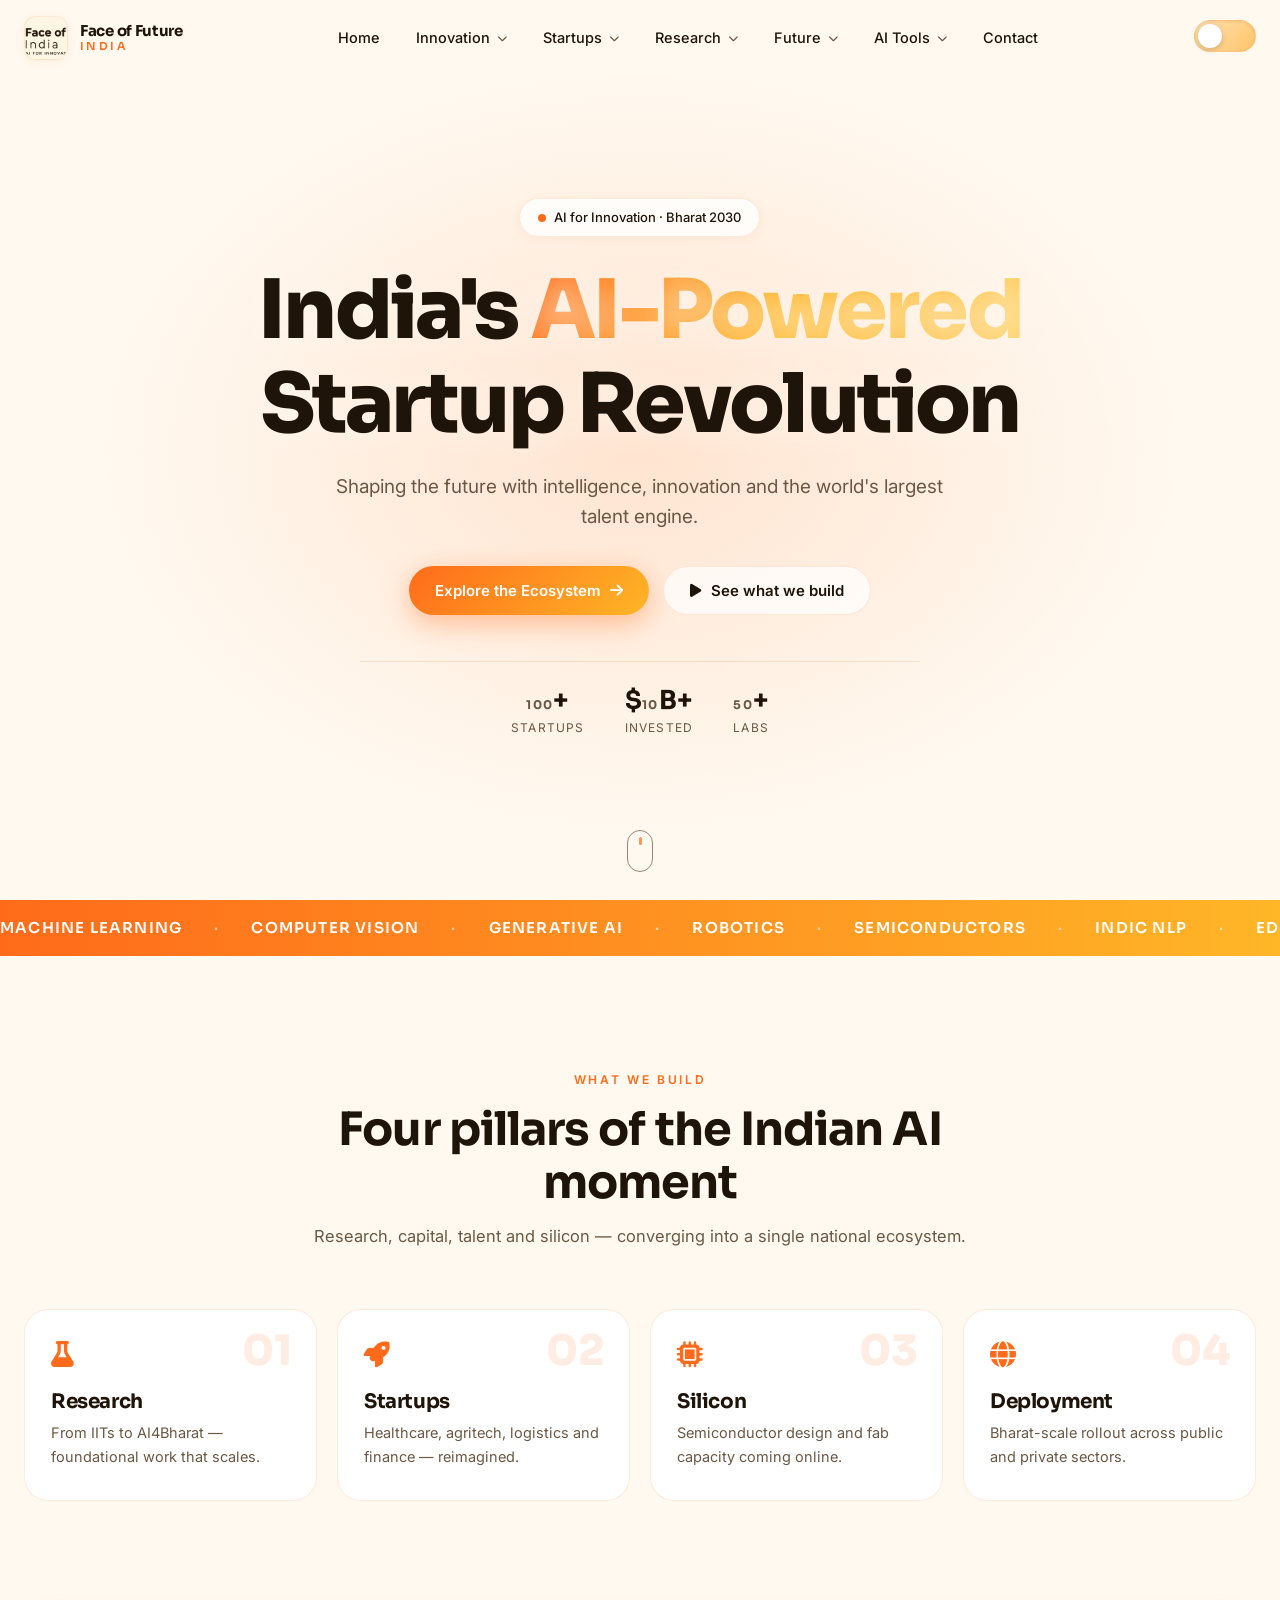
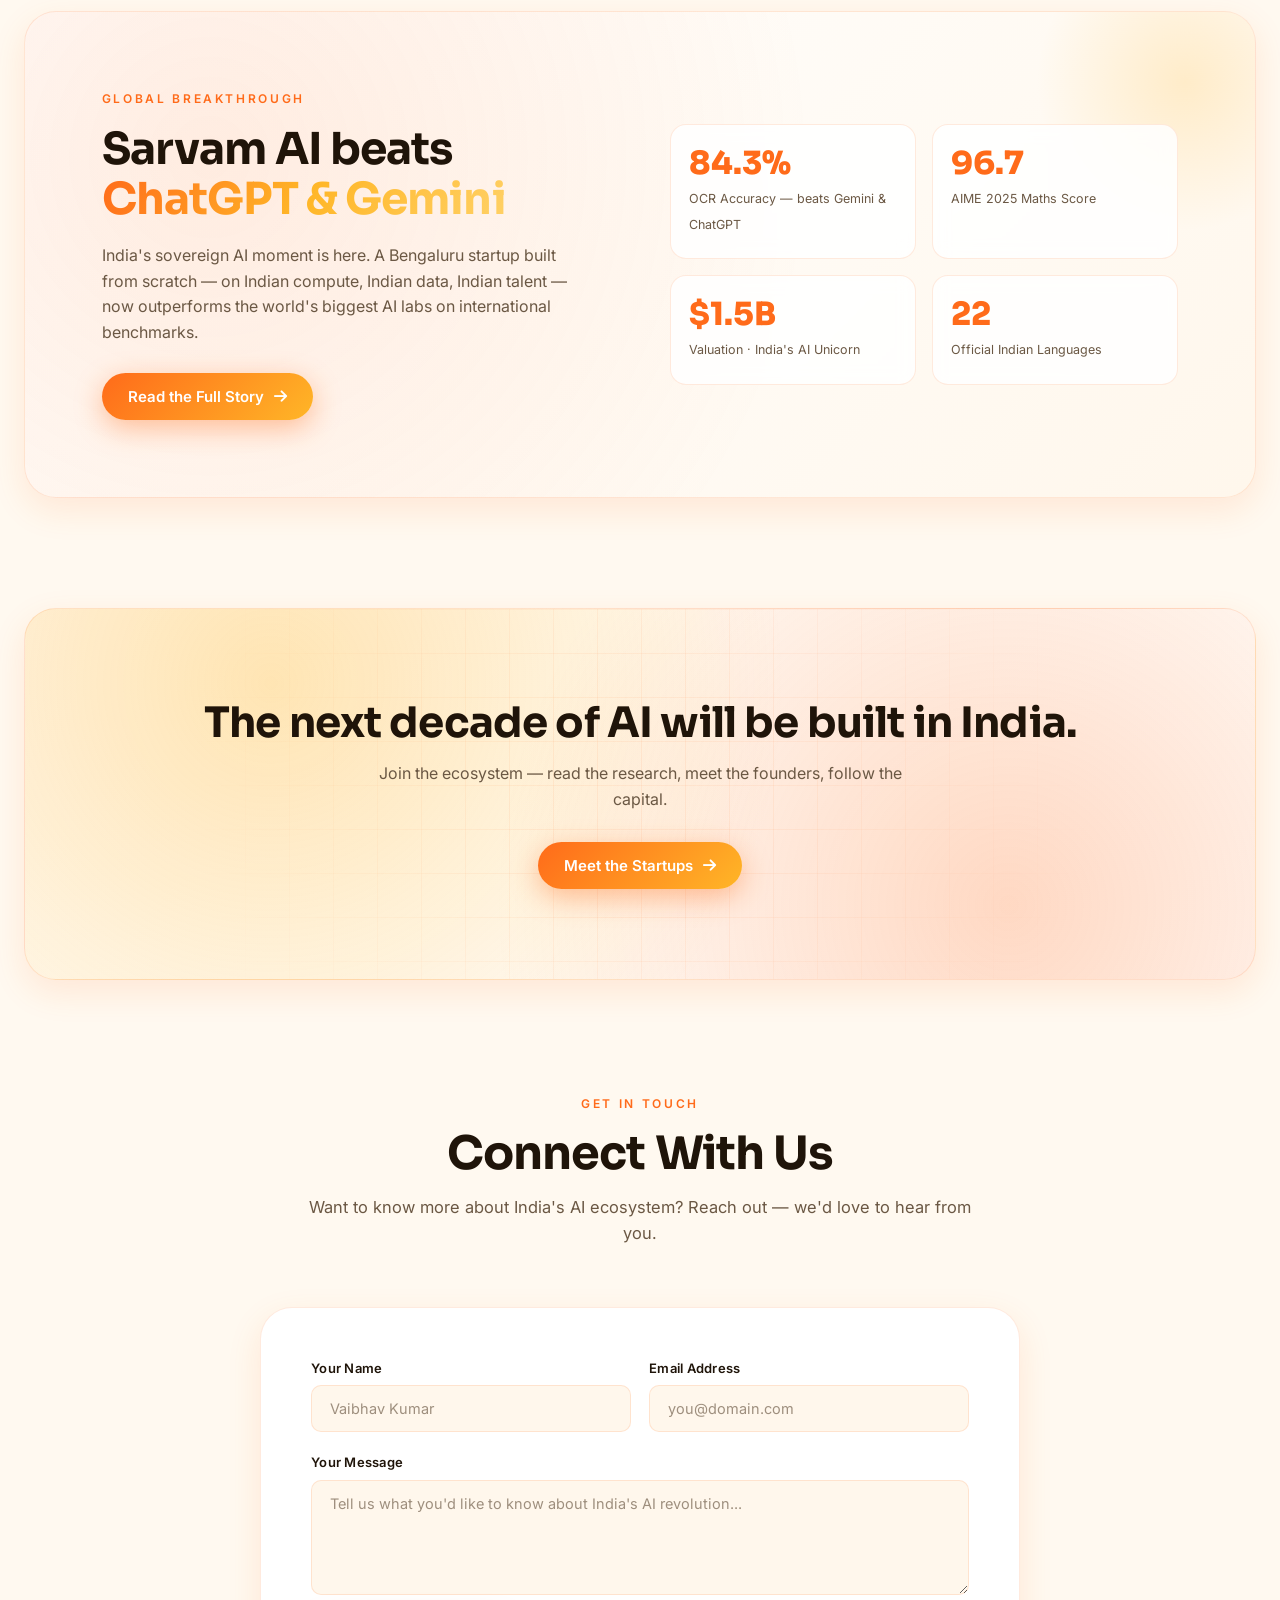
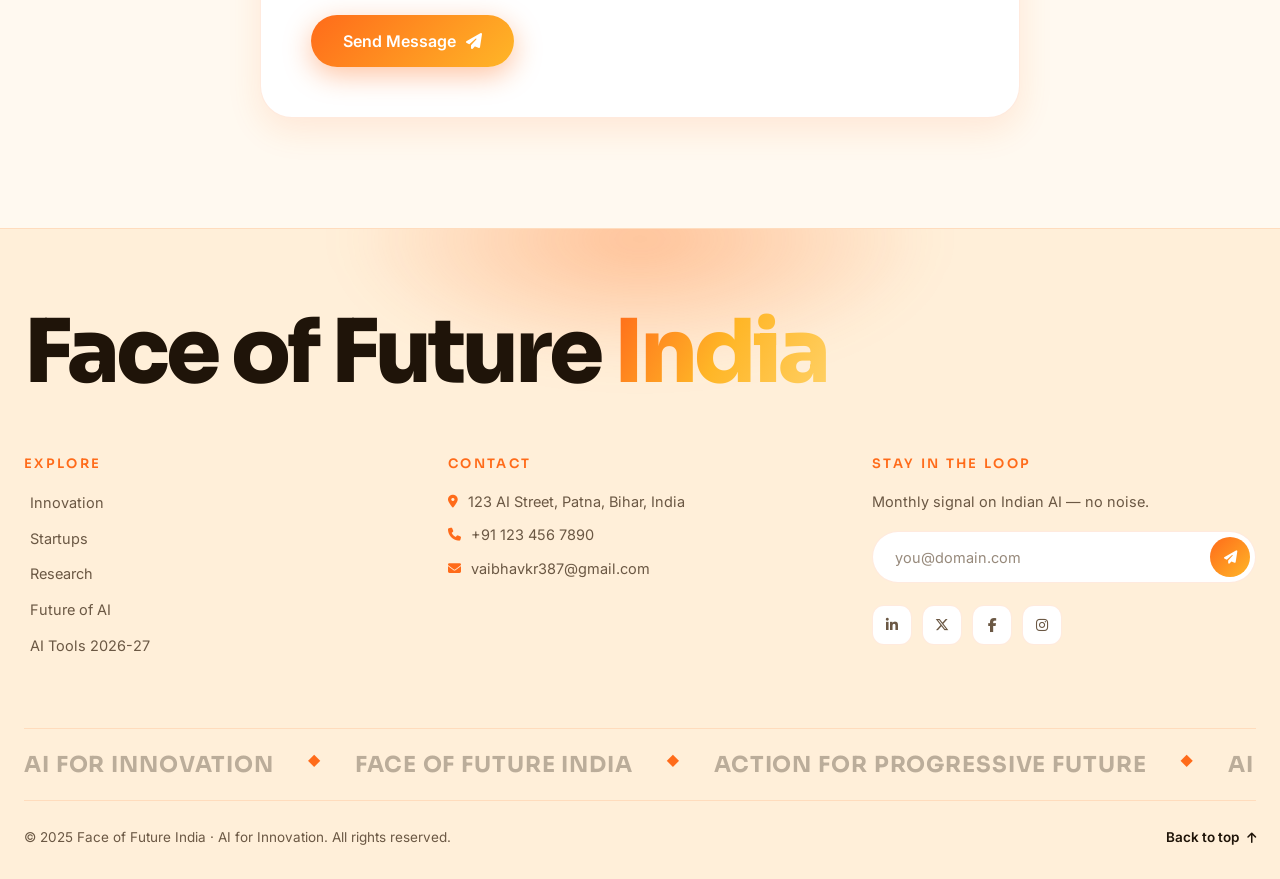
==== commit c678fd6a: "Update index.html" ====
--- a/index.html
+++ b/index.html
@@ -56,7 +56,7 @@
     "@type": "ContactPoint",
     "telephone": "+91-123-456-7890",
     "contactType": "customer service",
-    "email": "info@faceoffuture.in"
+    "email": "vaibhavkr387@gmail.com"
   },
   "sameAs": [
     "https://www.linkedin.com/in/vaibhav-kumar-227475289",
@@ -705,7 +705,7 @@
         <ul class="f-contact">
           <li><i class="fas fa-location-dot"></i> 123 AI Street, Patna, Bihar, India</li>
           <li><i class="fas fa-phone"></i> +91 123 456 7890</li>
-          <li><i class="fas fa-envelope"></i> info@faceoffuture.in</li>
+          <li><i class="fas fa-envelope"></i> vaibhavkr387@gmail.com</li>
         </ul>
       </div>
 
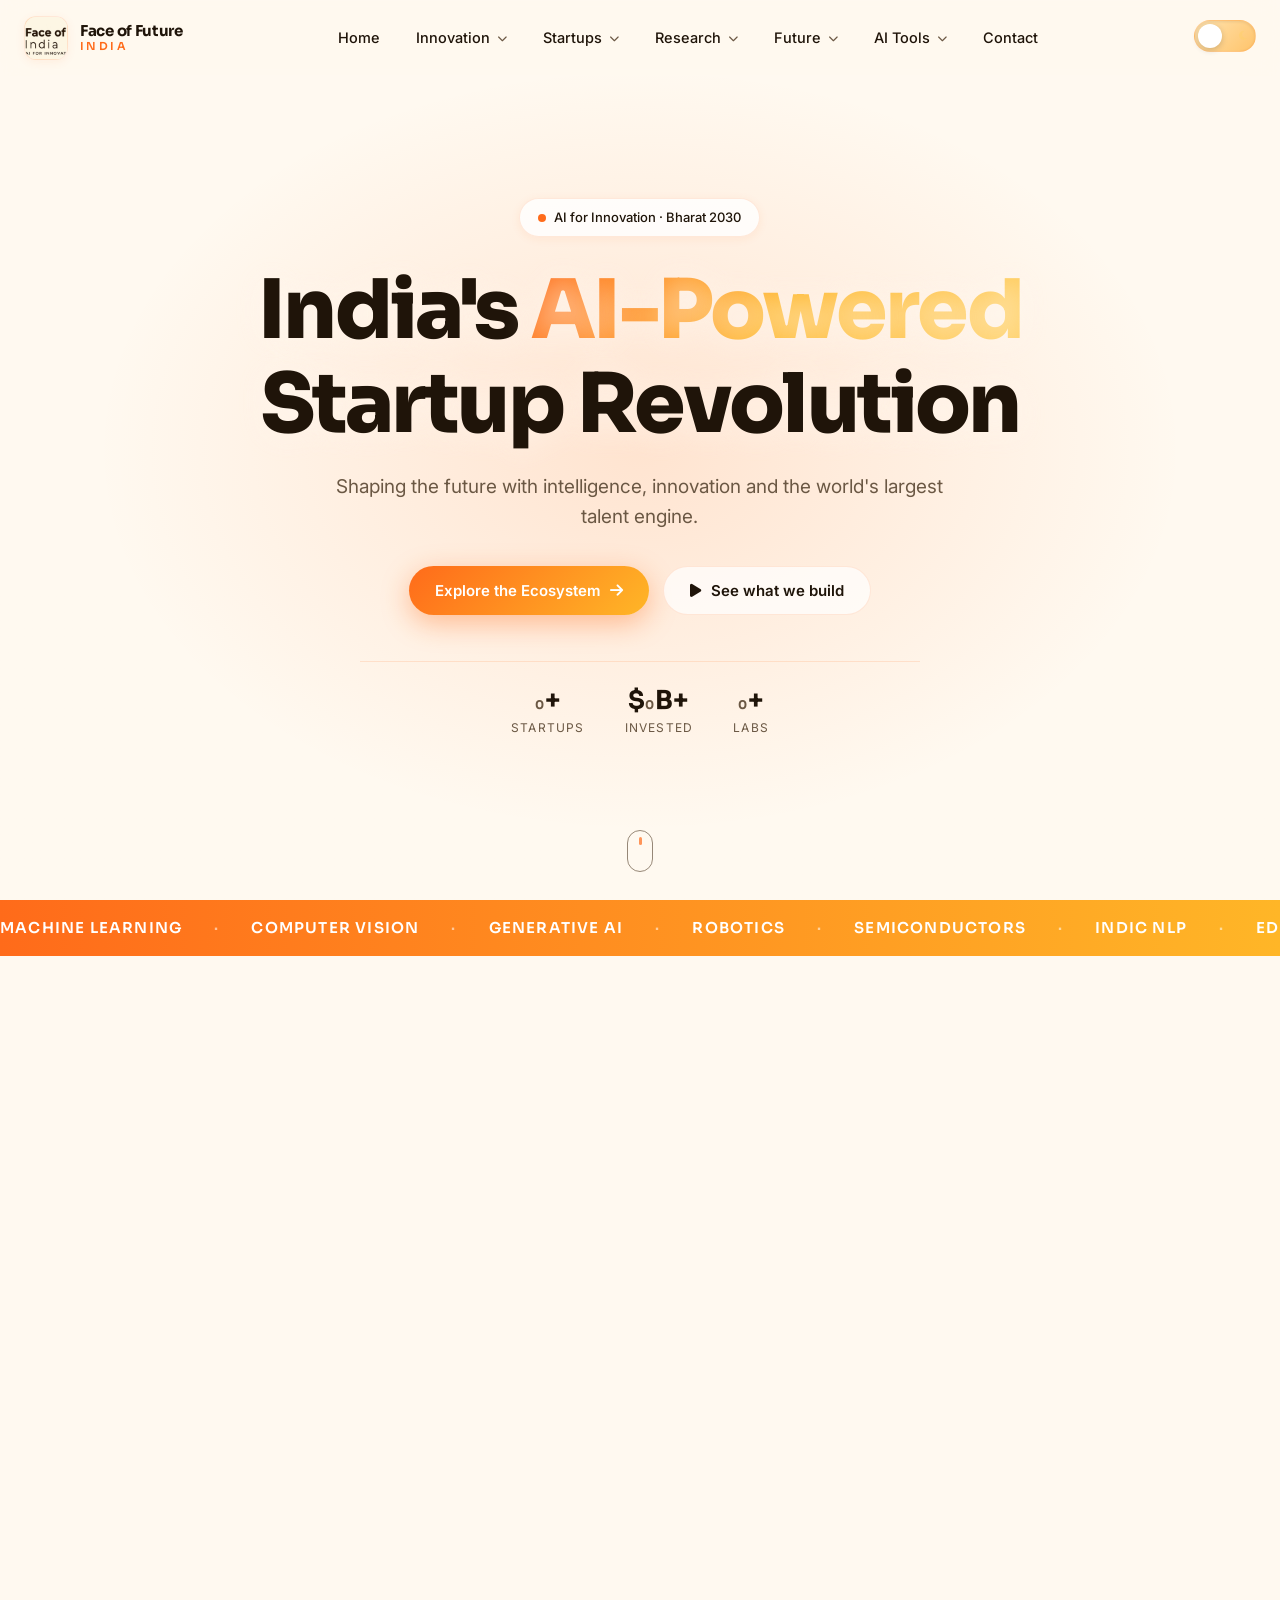
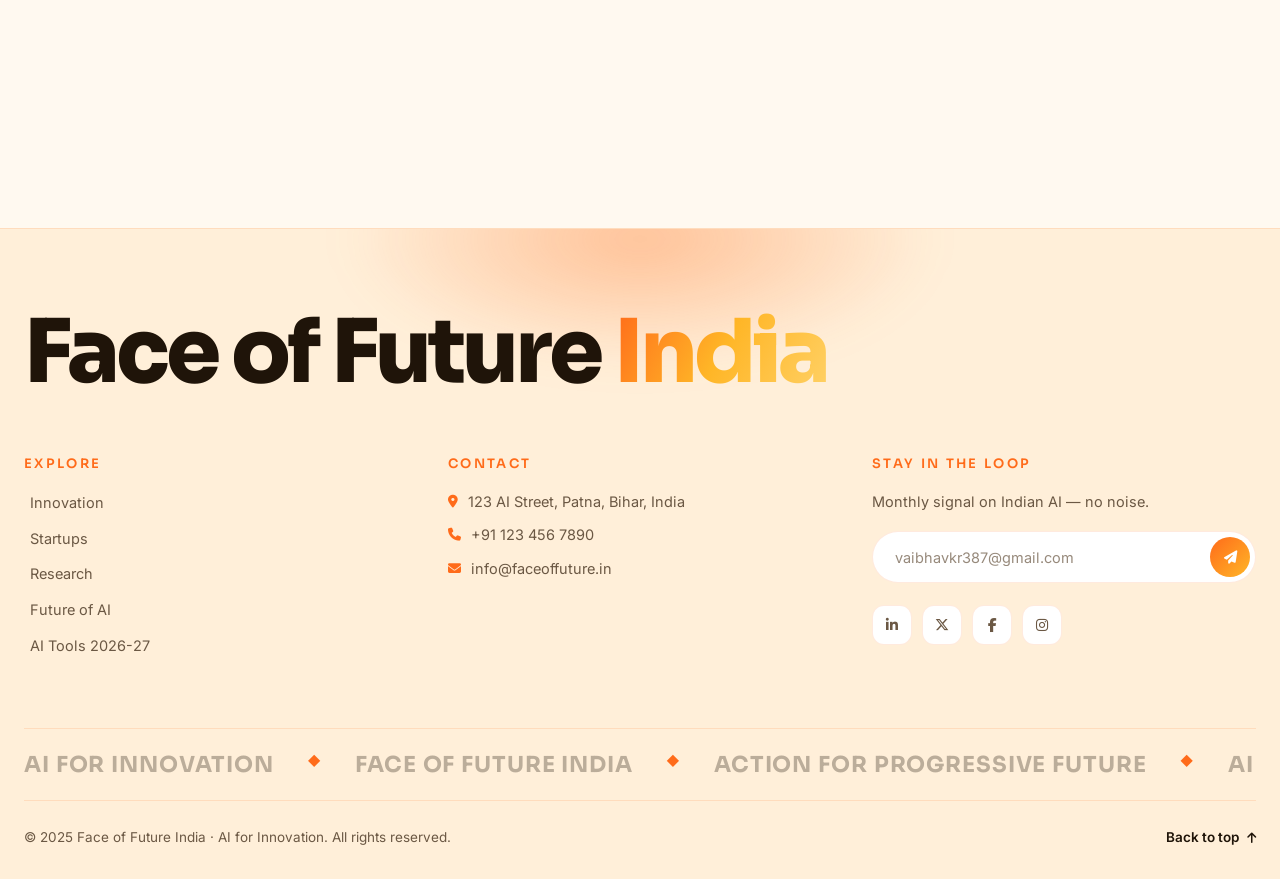
==== commit 00ad5347: "Update index.html" ====
--- a/index.html
+++ b/index.html
@@ -56,7 +56,7 @@
     "@type": "ContactPoint",
     "telephone": "+91-123-456-7890",
     "contactType": "customer service",
-    "email": "vaibhavkr387@gmail.com"
+    "email": "info@faceoffuture.in"
   },
   "sameAs": [
     "https://www.linkedin.com/in/vaibhav-kumar-227475289",
@@ -659,7 +659,7 @@
             </div>
             <div class="form-group">
               <label for="contactEmail">Email Address</label>
-              <input type="email" id="contactEmail" name="email" placeholder="you@domain.com" required
+              <input type="email" id="contactEmail" name="email" placeholder="vaibhavkr387@gmail.com" required
                 autocomplete="email" />
             </div>
           </div>
@@ -705,7 +705,7 @@
         <ul class="f-contact">
           <li><i class="fas fa-location-dot"></i> 123 AI Street, Patna, Bihar, India</li>
           <li><i class="fas fa-phone"></i> +91 123 456 7890</li>
-          <li><i class="fas fa-envelope"></i> vaibhavkr387@gmail.com</li>
+          <li><i class="fas fa-envelope"></i> info@faceoffuture.in</li>
         </ul>
       </div>
 
@@ -713,7 +713,7 @@
         <h4>Stay in the loop</h4>
         <p>Monthly signal on Indian AI — no noise.</p>
         <form class="newsletter" id="newsletter" novalidate>
-          <input type="email" name="email" placeholder="you@domain.com" required autocomplete="email" />
+          <input type="email" name="email" placeholder="vaibhavkr387@gmail.com" required autocomplete="email" />
           <button type="submit" aria-label="Subscribe"><i class="fas fa-paper-plane"></i></button>
         </form>
         <div class="socials">
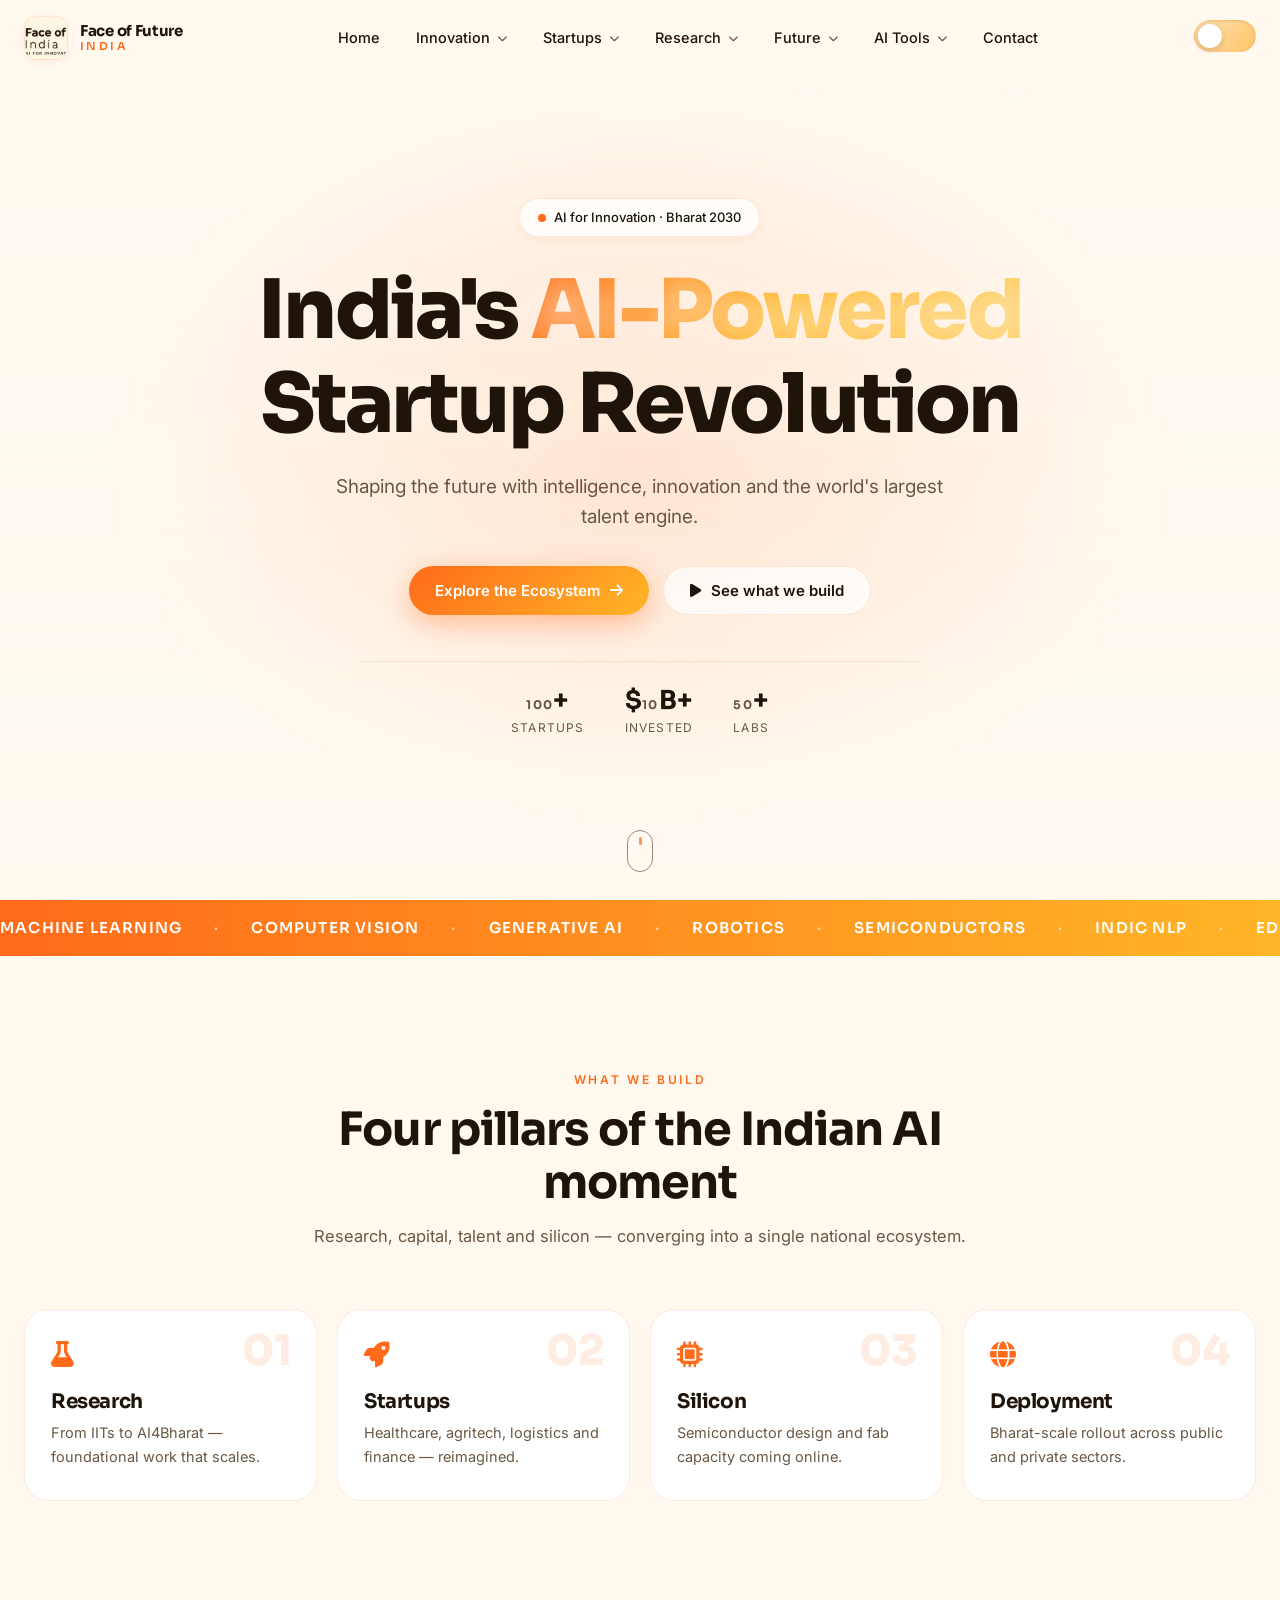
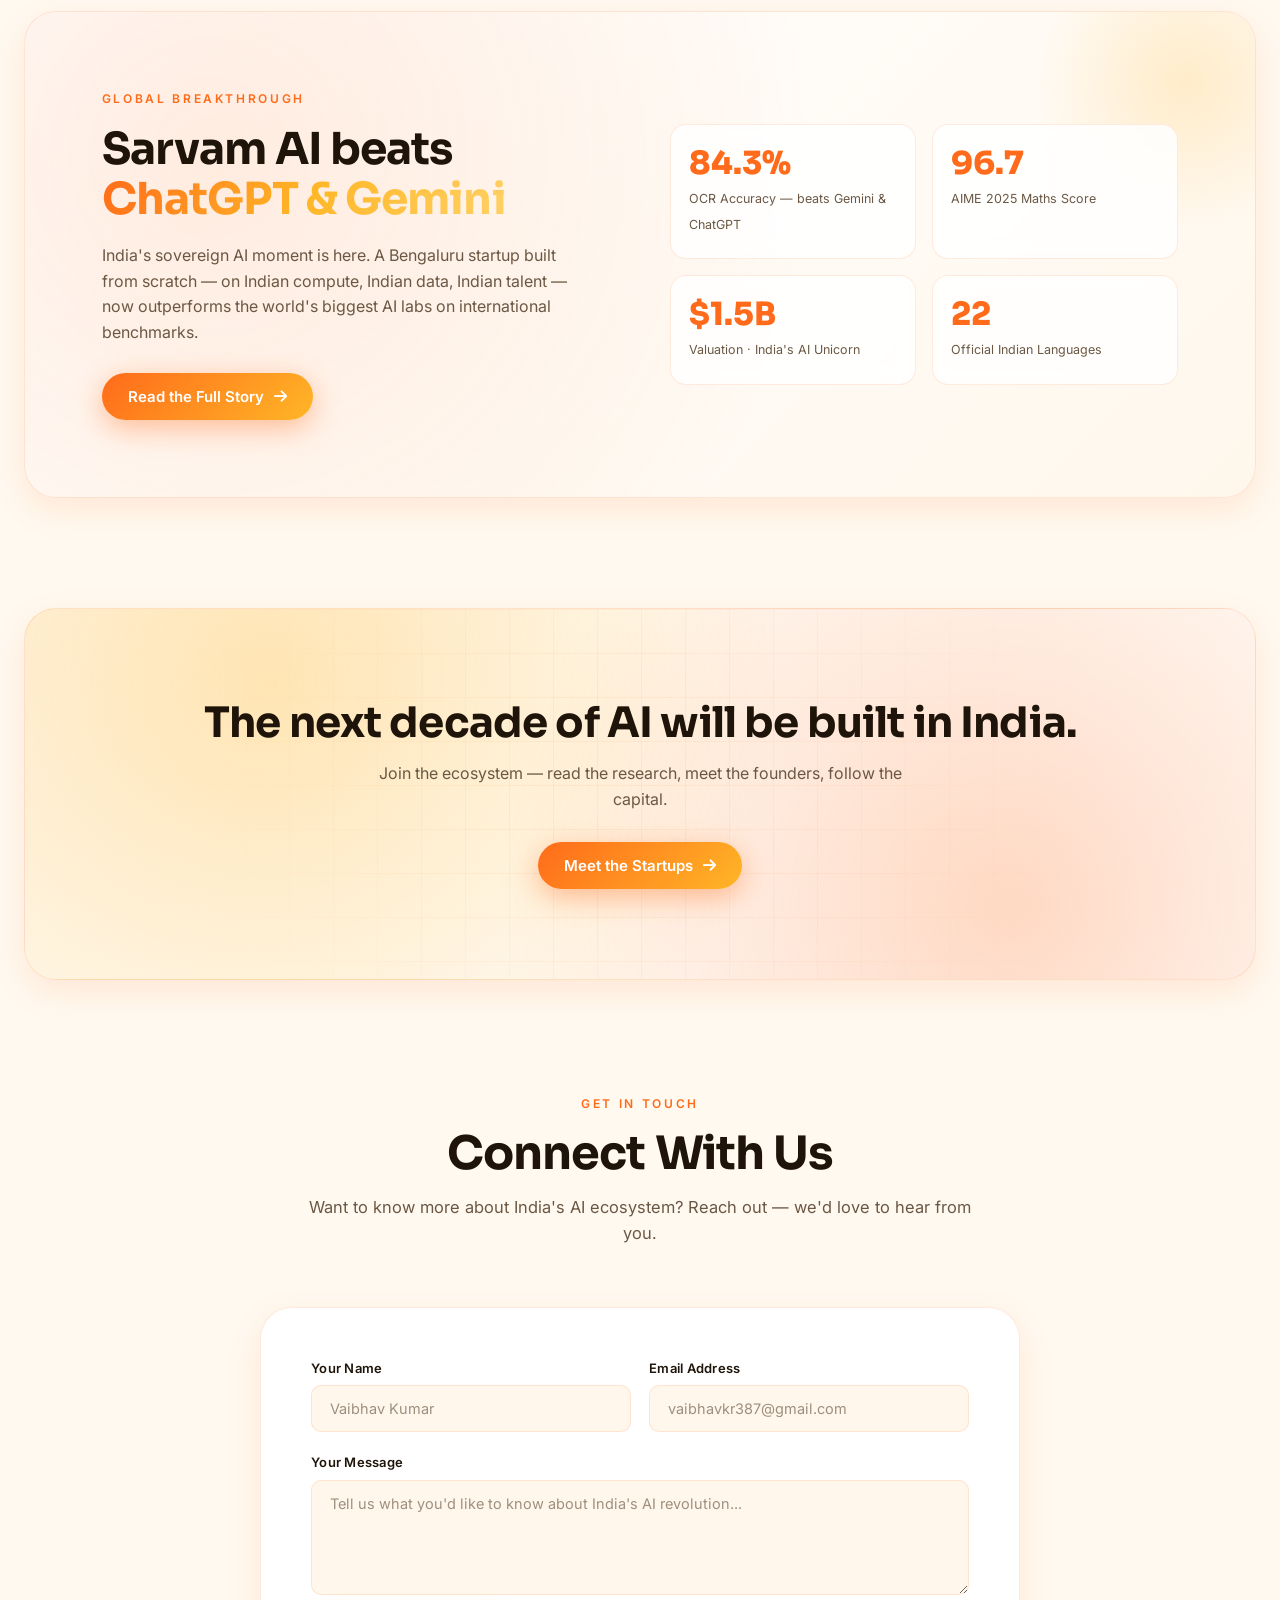
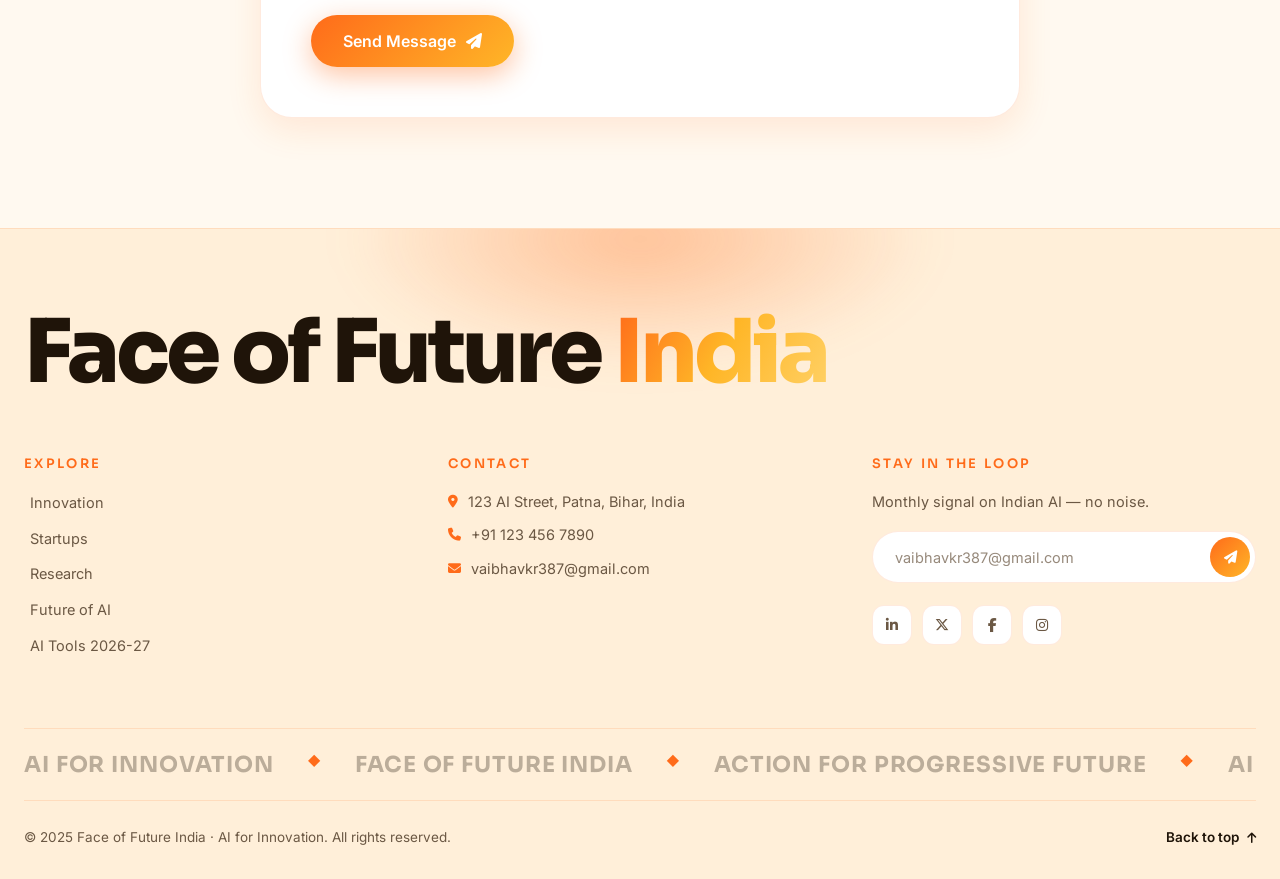
==== commit a8d32c4a: "Update index.html" ====
--- a/index.html
+++ b/index.html
@@ -56,7 +56,7 @@
     "@type": "ContactPoint",
     "telephone": "+91-123-456-7890",
     "contactType": "customer service",
-    "email": "info@faceoffuture.in"
+    "email": "vaibhavkr387@gmail.com"
   },
   "sameAs": [
     "https://www.linkedin.com/in/vaibhav-kumar-227475289",
@@ -705,7 +705,7 @@
         <ul class="f-contact">
           <li><i class="fas fa-location-dot"></i> 123 AI Street, Patna, Bihar, India</li>
           <li><i class="fas fa-phone"></i> +91 123 456 7890</li>
-          <li><i class="fas fa-envelope"></i> info@faceoffuture.in</li>
+          <li><i class="fas fa-envelope"></i> vaibhavkr387@gmail.com </li>
         </ul>
       </div>
 
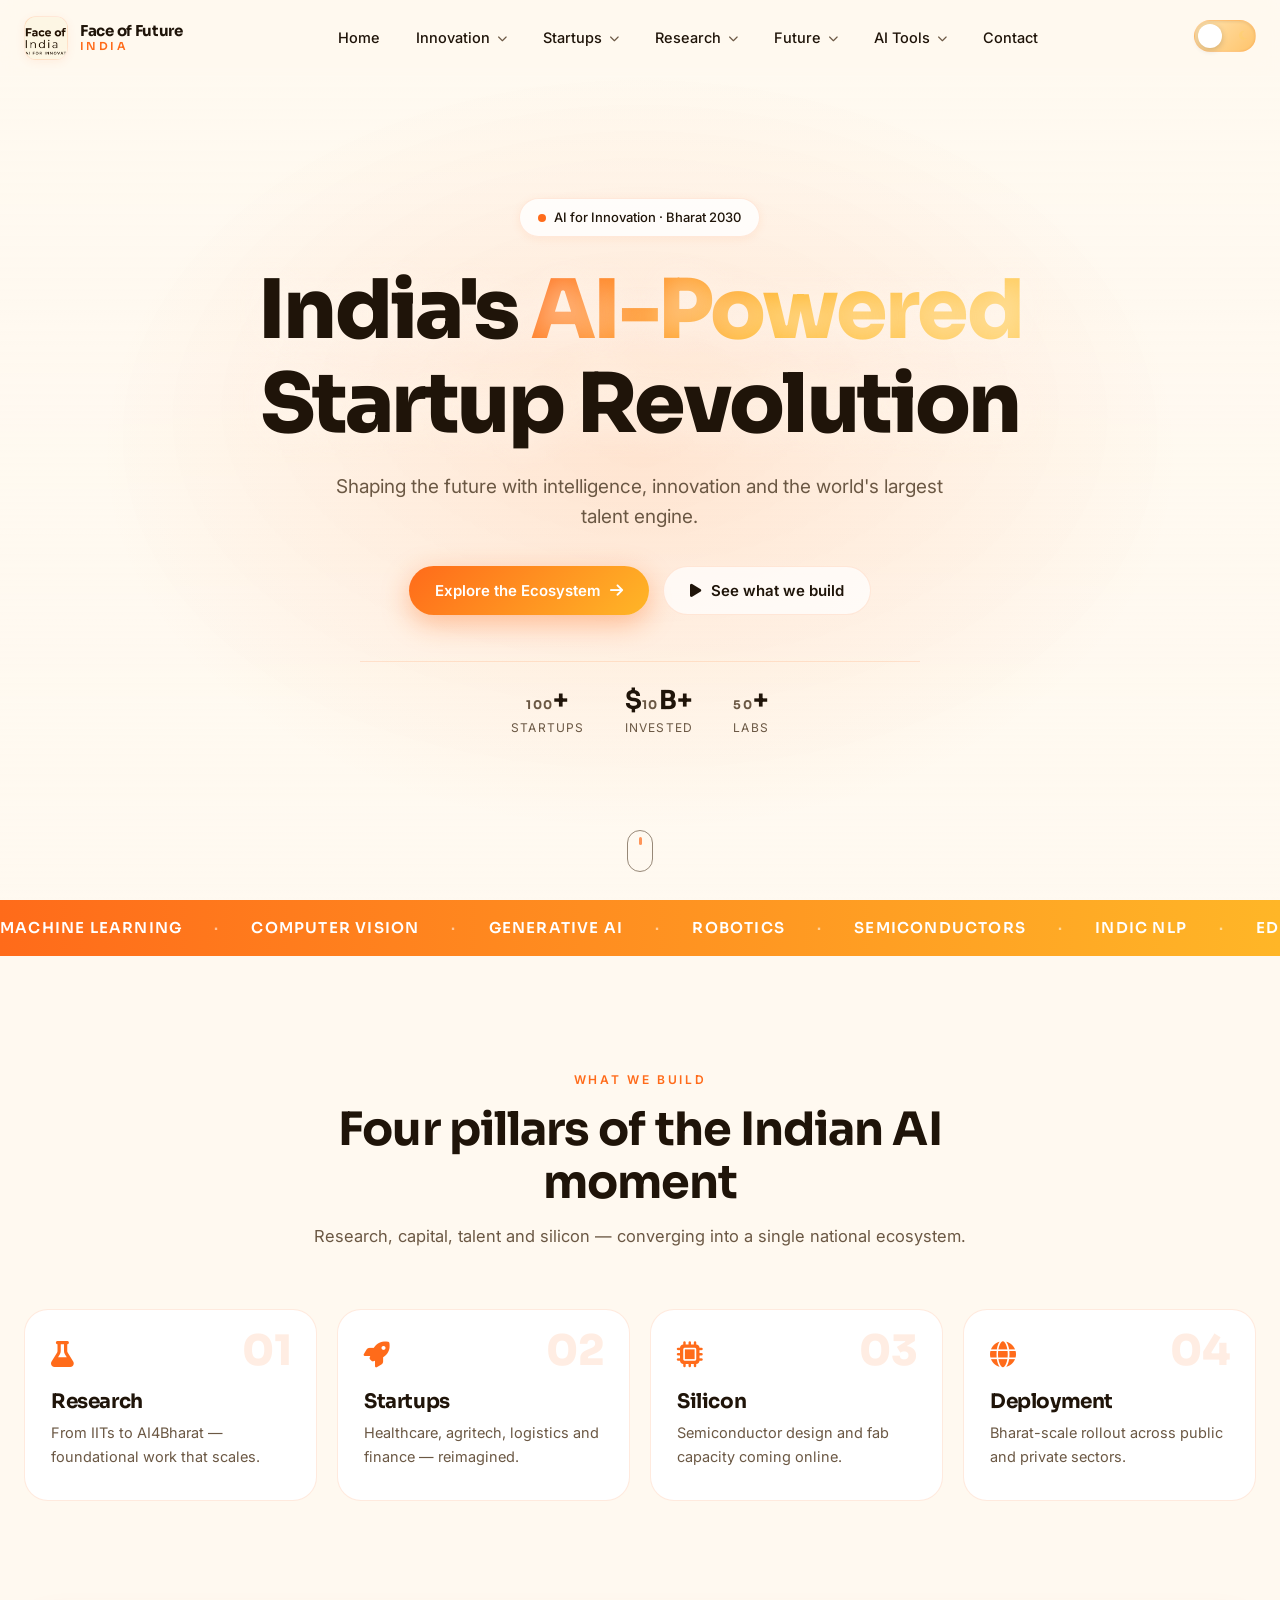
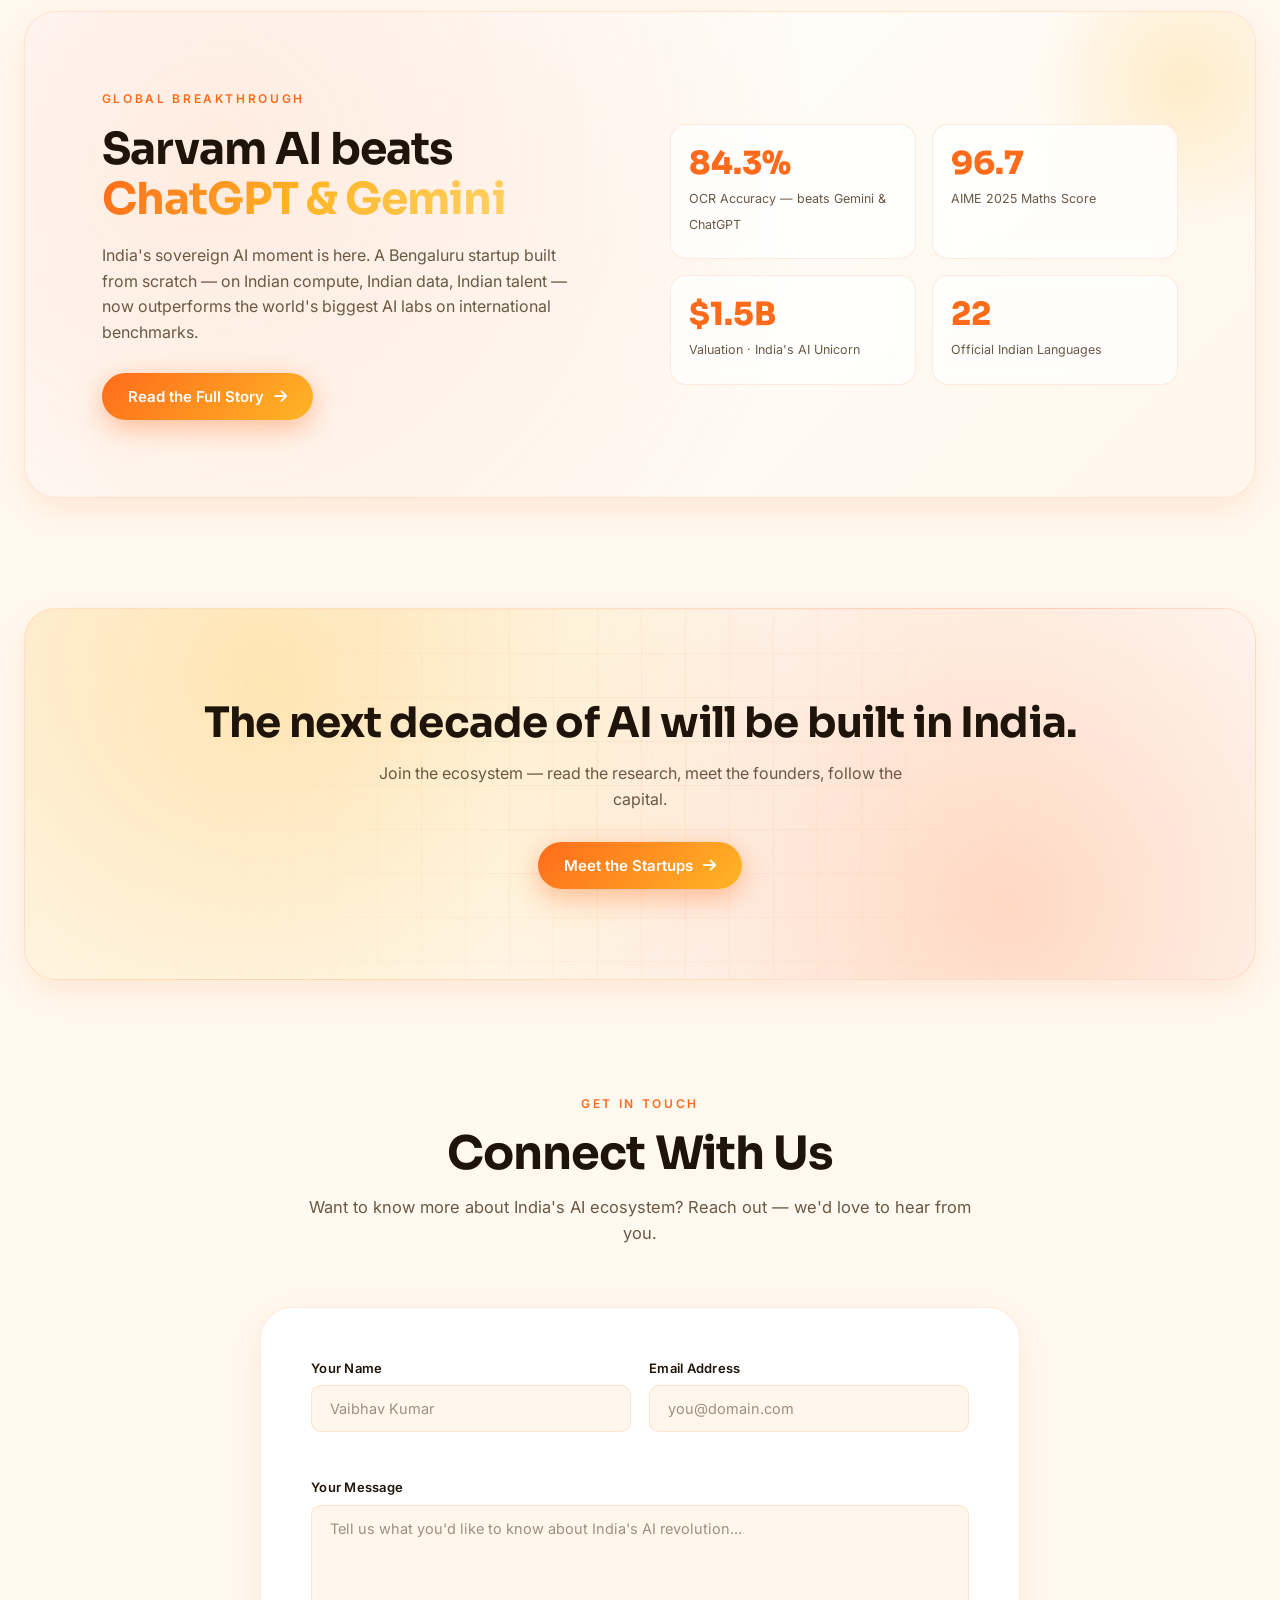
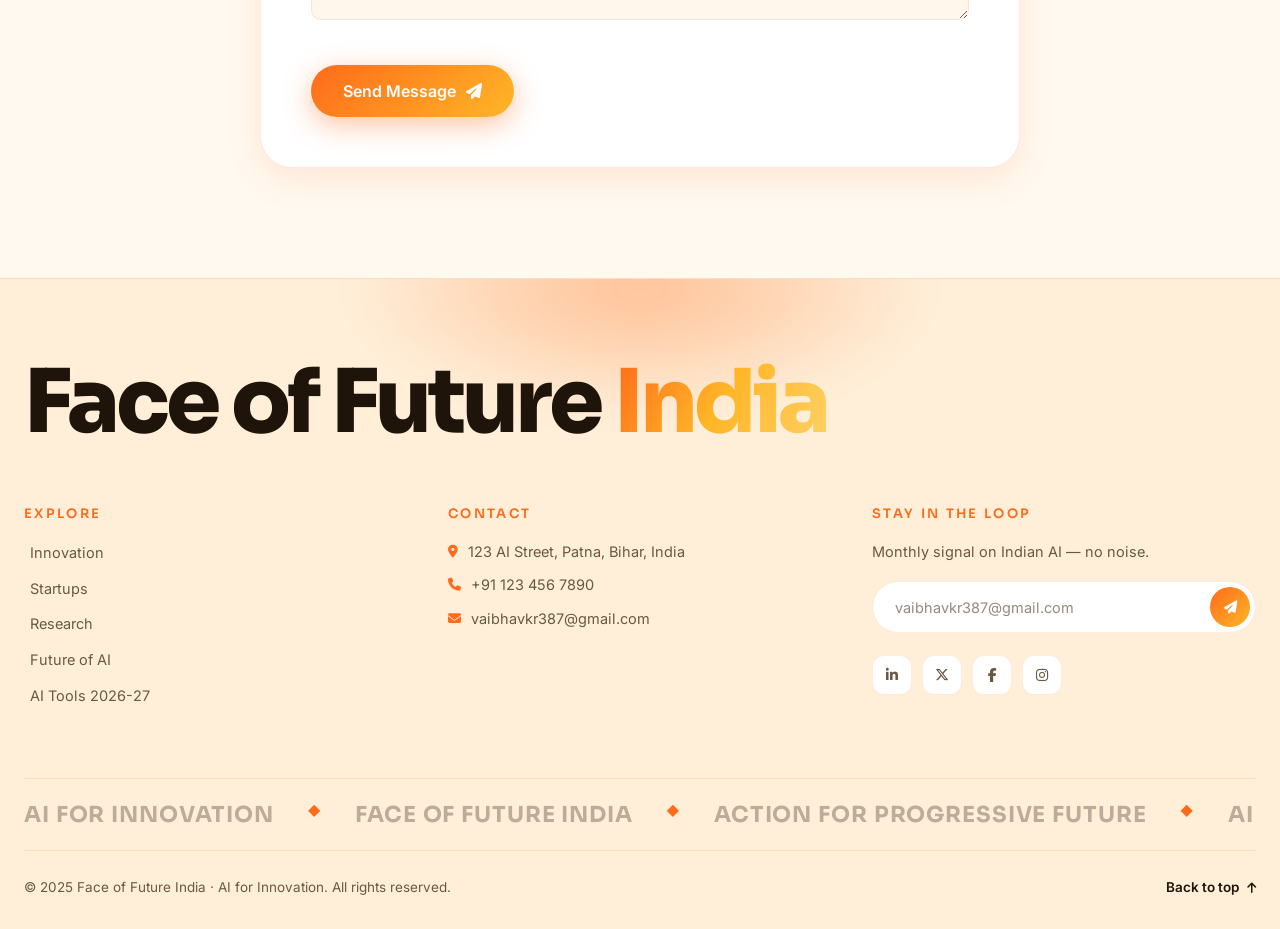
==== commit ca5022f0: "Add files via upload" ====
--- a/index.html
+++ b/index.html
@@ -4,6 +4,13 @@
 <head>
   <meta charset="UTF-8" />
   <meta name="viewport" content="width=device-width, initial-scale=1.0" />
+
+  <!-- ============ Favicons ============ -->
+  <link rel="icon" href="favicon.ico" sizes="any" />
+  <link rel="icon" type="image/png" sizes="32x32" href="favicon-32x32.png" />
+  <link rel="icon" type="image/png" sizes="16x16" href="favicon-16x16.png" />
+  <link rel="apple-touch-icon" sizes="180x180" href="apple-touch-icon.png" />
+  <link rel="manifest" href="site.webmanifest" />
 
   <!-- ============ SEO: Primary ============ -->
   <title>Face of Future India — AI for Innovation | India's AI-Powered Startup Revolution</title>
@@ -13,22 +20,27 @@
     content="AI India, Sarvam AI, Indian AI startups, AI for Innovation, Face of Future India, AI Patna Bihar, sovereign AI, Indian LLM, AI tools 2026, AI revolution India" />
   <meta name="author" content="Face of Future India" />
   <meta name="robots" content="index, follow, max-image-preview:large" />
-  <link rel="canonical" href="https://faceoffuture.in/" />
+  <link rel="canonical" href="https://vaibhavkr473.github.io/Future_India/" />
 
   <!-- ============ SEO: Open Graph ============ -->
   <meta property="og:type" content="website" />
   <meta property="og:title" content="Face of Future India — AI for Innovation" />
   <meta property="og:description"
     content="India's AI-powered startup revolution. Sarvam AI beats ChatGPT & Gemini globally. Explore FY 2026-27 AI tools and sovereign AI." />
-  <meta property="og:url" content="https://faceoffuture.in/" />
+  <meta property="og:url" content="https://vaibhavkr473.github.io/Future_India/" />
   <meta property="og:site_name" content="Face of Future India" />
   <meta property="og:locale" content="en_IN" />
+  <meta property="og:image" content="https://vaibhavkr473.github.io/Future_India/og-image.png" />
+  <meta property="og:image:width" content="1200" />
+  <meta property="og:image:height" content="630" />
+  <meta property="og:image:alt" content="Face of Future India — AI for Innovation" />
 
   <!-- ============ SEO: Twitter ============ -->
   <meta name="twitter:card" content="summary_large_image" />
   <meta name="twitter:title" content="Face of Future India — AI for Innovation" />
   <meta name="twitter:description"
     content="India's AI startup ecosystem. Sarvam AI global breakthroughs + FY 2026-27 AI tools." />
+  <meta name="twitter:image" content="https://vaibhavkr473.github.io/Future_India/og-image.png" />
 
   <!-- ============ SEO: Local Business ============ -->
   <meta name="geo.region" content="IN-BR" />
@@ -42,7 +54,7 @@
   "@context": "https://schema.org",
   "@type": "Organization",
   "name": "Face of Future India",
-  "url": "https://faceoffuture.in",
+  "url": "https://vaibhavkr473.github.io/Future_India/",
   "description": "India's AI-powered startup revolution — research, startups, semiconductor, and the future of sovereign AI.",
   "address": {
     "@type": "PostalAddress",
@@ -80,6 +92,9 @@
 
   <!-- Scroll progress -->
   <div class="scroll-progress" id="scrollProgress"></div>
+  <div class="page-loader" id="pageLoader">
+    <img src="logo.png" alt="" />
+  </div>
 
   <!-- ==================== NAVBAR ==================== -->
   <header class="navbar" id="navbar">
@@ -88,7 +103,7 @@
       <!-- Brand -->
       <a href="#home" class="brand" data-scroll="home">
         <span class="brand-mark">
-          <img src="logo1.jpg" alt="Face of Future India — AI for Innovation" />
+          <img src="logo1.png" alt="Face of Future India — AI for Innovation" />
         </span>
         <span class="brand-text">
           <strong>Face of Future</strong>
@@ -650,26 +665,34 @@
           <p>Want to know more about India's AI ecosystem? Reach out — we'd love to hear from you.</p>
         </header>
 
-        <form class="contact-form" id="contactForm" novalidate>
+        <form class="contact-form" id="contactForm" action="https://formspree.io/f/xaenyyyq" method="POST" novalidate>
+          <!-- Honeypot: bots fill this, humans never see it -->
+          <input type="text" name="_gotcha" style="display:none" tabindex="-1" autocomplete="off" />
+
           <div class="form-row">
             <div class="form-group">
               <label for="contactName">Your Name</label>
-              <input type="text" id="contactName" name="name" placeholder="Vaibhav Kumar" required
-                autocomplete="name" />
+              <input type="text" id="contactName" name="name" placeholder="Vaibhav Kumar" required autocomplete="name" />
+              <span class="field-error" data-fs-error="name"></span>
             </div>
             <div class="form-group">
               <label for="contactEmail">Email Address</label>
-              <input type="email" id="contactEmail" name="email" placeholder="vaibhavkr387@gmail.com" required
-                autocomplete="email" />
+              <input type="email" id="contactEmail" name="email" placeholder="you@domain.com" required autocomplete="email" />
+              <span class="field-error" data-fs-error="email"></span>
             </div>
           </div>
+
           <div class="form-group">
             <label for="contactMsg">Your Message</label>
-            <textarea id="contactMsg" name="message" rows="5"
-              placeholder="Tell us what you'd like to know about India's AI revolution..." required></textarea>
-          </div>
+            <textarea id="contactMsg" name="message" rows="5" placeholder="Tell us what you'd like to know about India's AI revolution..." required></textarea>
+            <span class="field-error" data-fs-error="message"></span>
+          </div>
+
+          <!-- Optional: subject line for the email you receive -->
+          <input type="hidden" name="_subject" value="New message from Face of Future India" />
+
           <div class="form-actions">
-            <button type="submit" class="btn btn-primary btn-lg">
+            <button type="submit" class="btn btn-primary btn-lg" id="contactSubmit">
               Send Message <i class="fas fa-paper-plane"></i>
             </button>
             <div class="form-note" id="formNote" role="status" aria-live="polite"></div>
@@ -705,7 +728,7 @@
         <ul class="f-contact">
           <li><i class="fas fa-location-dot"></i> 123 AI Street, Patna, Bihar, India</li>
           <li><i class="fas fa-phone"></i> +91 123 456 7890</li>
-          <li><i class="fas fa-envelope"></i> vaibhavkr387@gmail.com </li>
+          <li><i class="fas fa-envelope"></i> vaibhavkr387@gmail.com</li>
         </ul>
       </div>
 
@@ -749,4 +772,4 @@
   <script src="script.js" defer></script>
 </body>
 
-</html>
+</html>
--- a/styles.css
+++ b/styles.css
@@ -54,10 +54,54 @@
   --shadow-lg: 0 30px 70px rgba(0, 0, 0, 0.65);
 }
 
+/* Page Loader */
+
+.page-loader {
+  position: fixed;
+  inset: 0;
+  background: var(--bg);
+  z-index: 9999;
+  display: grid;
+  place-items: center;
+  transition: opacity .5s var(--ease), visibility 0s linear .5s;
+}
+
+.page-loader.hide {
+  opacity: 0;
+  visibility: hidden;
+}
+
+.page-loader img {
+  width: 80px;
+  animation: loaderPulse 1.5s ease-in-out infinite;
+}
+
+@keyframes loaderPulse {
+
+  0%,
+  100% {
+    transform: scale(1);
+    opacity: 1;
+  }
+
+  50% {
+    transform: scale(1.08);
+    opacity: .75;
+  }
+}
+
+
 /* ---------- Base ---------- */
-*, *::before, *::after { box-sizing: border-box; }
-
-html { scroll-behavior: smooth; scroll-padding-top: var(--nav-h); }
+*,
+*::before,
+*::after {
+  box-sizing: border-box;
+}
+
+html {
+  scroll-behavior: smooth;
+  scroll-padding-top: var(--nav-h);
+}
 
 body {
   margin: 0;
@@ -70,9 +114,14 @@
   overflow-x: hidden;
 }
 
-body.panel-open { overflow: hidden; }
-
-h1, h2, h3, h4 {
+body.panel-open {
+  overflow: hidden;
+}
+
+h1,
+h2,
+h3,
+h4 {
   font-family: var(--font-display);
   font-weight: 700;
   letter-spacing: -0.02em;
@@ -81,9 +130,23 @@
   margin: 0;
 }
 
-a { color: inherit; text-decoration: none; }
-button { font-family: inherit; cursor: pointer; border: none; background: none; color: inherit; }
-img { max-width: 100%; display: block; }
+a {
+  color: inherit;
+  text-decoration: none;
+}
+
+button {
+  font-family: inherit;
+  cursor: pointer;
+  border: none;
+  background: none;
+  color: inherit;
+}
+
+img {
+  max-width: 100%;
+  display: block;
+}
 
 .grad {
   background: linear-gradient(120deg, var(--primary) 0%, var(--accent) 50%, var(--gold) 100%);
@@ -93,12 +156,18 @@
   color: transparent;
 }
 
-::selection { background: var(--primary); color: #fff; }
+::selection {
+  background: var(--primary);
+  color: #fff;
+}
 
 /* ---------- Scroll progress ---------- */
 .scroll-progress {
-  position: fixed; top: 0; left: 0;
-  height: 3px; width: 0%;
+  position: fixed;
+  top: 0;
+  left: 0;
+  height: 3px;
+  width: 0%;
   background: linear-gradient(90deg, var(--primary), var(--accent), var(--gold));
   z-index: 2000;
   transition: width .1s linear;
@@ -110,10 +179,13 @@
    ============================================================ */
 .navbar {
   position: fixed;
-  top: 0; left: 0; right: 0;
+  top: 0;
+  left: 0;
+  right: 0;
   height: var(--nav-h);
   z-index: 1000;
-  display: flex; align-items: center;
+  display: flex;
+  align-items: center;
   background: color-mix(in srgb, var(--bg) 78%, transparent);
   backdrop-filter: blur(18px) saturate(1.4);
   -webkit-backdrop-filter: blur(18px) saturate(1.4);
@@ -135,44 +207,77 @@
 .nav-container {
   width: min(1280px, 100% - 48px);
   margin-inline: auto;
-  display: flex; align-items: center; justify-content: space-between;
+  display: flex;
+  align-items: center;
+  justify-content: space-between;
   gap: 24px;
 }
 
 /* Brand */
 .brand {
-  display: flex; align-items: center; gap: 12px;
+  display: flex;
+  align-items: center;
+  gap: 12px;
   font-family: var(--font-display);
   transition: transform .3s var(--ease);
 }
-.brand:hover { transform: translateY(-1px); }
+
+.brand:hover {
+  transform: translateY(-1px);
+}
 
 .brand-mark {
-  width: 44px; height: 44px;
+  width: 44px;
+  height: 44px;
   border-radius: 12px;
   background: linear-gradient(135deg, var(--bg-2), var(--surface));
   border: 1px solid var(--border);
-  display: grid; place-items: center;
+  display: grid;
+  place-items: center;
   overflow: hidden;
   box-shadow: var(--shadow-sm);
   transition: box-shadow .3s var(--ease), transform .3s var(--ease);
 }
-.brand:hover .brand-mark { box-shadow: var(--shadow-md); transform: rotate(-3deg); }
-.brand-mark img { width: 100%; height: 100%; object-fit: cover; }
-
-.brand-text { display: flex; flex-direction: column; line-height: 1; }
+
+.brand:hover .brand-mark {
+  box-shadow: var(--shadow-md);
+  transform: rotate(-3deg);
+}
+
+.brand-mark img {
+  width: 100%;
+  height: 100%;
+  object-fit: cover;
+}
+
+.brand-text {
+  display: flex;
+  flex-direction: column;
+  line-height: 1;
+}
+
 .brand-text strong {
-  font-size: 15px; font-weight: 700; color: var(--text); letter-spacing: -0.02em;
-}
+  font-size: 15px;
+  font-weight: 700;
+  color: var(--text);
+  letter-spacing: -0.02em;
+}
+
 .brand-text em {
-  font-style: normal; font-size: 11px; font-weight: 600;
-  letter-spacing: .22em; text-transform: uppercase;
-  color: var(--primary); margin-top: 3px;
+  font-style: normal;
+  font-size: 11px;
+  font-weight: 600;
+  letter-spacing: .22em;
+  text-transform: uppercase;
+  color: var(--primary);
+  margin-top: 3px;
 }
 
 /* Nav links */
 .nav-menu {
-  display: flex; align-items: center; gap: 4px;
+  display: flex;
+  align-items: center;
+  gap: 4px;
 }
 
 .nav-link {
@@ -182,103 +287,170 @@
   font-size: 14.5px;
   font-weight: 500;
   color: var(--text);
-  display: inline-flex; align-items: center; gap: 7px;
+  display: inline-flex;
+  align-items: center;
+  gap: 7px;
   transition: color .25s var(--ease), background .25s var(--ease);
 }
+
 .nav-link i {
   font-size: 10px;
   transition: transform .3s var(--ease);
   color: var(--text-muted);
 }
+
 .nav-link:hover {
   background: color-mix(in srgb, var(--primary) 10%, transparent);
   color: var(--primary);
 }
-.nav-link:hover i { transform: rotate(180deg); color: var(--primary); }
+
+.nav-link:hover i {
+  transform: rotate(180deg);
+  color: var(--primary);
+}
+
 .nav-link.active {
   background: color-mix(in srgb, var(--primary) 14%, transparent);
   color: var(--primary);
 }
-.nav-link.active i { transform: rotate(180deg); color: var(--primary); }
+
+.nav-link.active i {
+  transform: rotate(180deg);
+  color: var(--primary);
+}
 
 /* Right actions */
-.nav-right { display: flex; align-items: center; gap: 12px; }
+.nav-right {
+  display: flex;
+  align-items: center;
+  gap: 12px;
+}
 
 /* ---------- Day / Night toggle ---------- */
-.theme-toggle { padding: 0; }
+.theme-toggle {
+  padding: 0;
+}
 
 .toggle-track {
   position: relative;
-  display: inline-flex; align-items: center;
-  width: 62px; height: 32px;
+  display: inline-flex;
+  align-items: center;
+  width: 62px;
+  height: 32px;
   border-radius: 999px;
   background: linear-gradient(135deg, #FFE3B0, #FFC46B);
   border: 1px solid var(--border);
-  box-shadow: inset 0 1px 3px rgba(0,0,0,.08);
+  box-shadow: inset 0 1px 3px rgba(0, 0, 0, .08);
   transition: background .5s var(--ease), box-shadow .3s var(--ease);
 }
+
 [data-theme="dark"] .toggle-track {
   background: linear-gradient(135deg, #2A2018, #3A2A1C);
-  box-shadow: inset 0 1px 3px rgba(0,0,0,.6), 0 0 14px rgba(255,138,61,.25);
+  box-shadow: inset 0 1px 3px rgba(0, 0, 0, .6), 0 0 14px rgba(255, 138, 61, .25);
 }
 
 .toggle-thumb {
   position: absolute;
-  top: 3px; left: 3px;
-  width: 24px; height: 24px;
+  top: 3px;
+  left: 3px;
+  width: 24px;
+  height: 24px;
   border-radius: 50%;
   background: #FFF;
-  box-shadow: 0 2px 6px rgba(0,0,0,.18);
+  box-shadow: 0 2px 6px rgba(0, 0, 0, .18);
   transition: transform .45s var(--ease), background .45s var(--ease);
   z-index: 2;
 }
+
 [data-theme="dark"] .toggle-thumb {
   transform: translateX(30px);
   background: #FF8A3D;
-  box-shadow: 0 0 12px rgba(255,138,61,.6);
+  box-shadow: 0 0 12px rgba(255, 138, 61, .6);
 }
 
 .toggle-track i {
   position: absolute;
-  top: 50%; transform: translateY(-50%);
+  top: 50%;
+  transform: translateY(-50%);
   font-size: 12px;
   z-index: 1;
   transition: opacity .3s var(--ease), transform .45s var(--ease);
 }
-.icon-sun  { left: 8px;  color: #E85A0C; }
-.icon-moon { right: 8px; color: #FFD166; }
-
-[data-theme="dark"] .icon-sun  { opacity: .35; transform: translateY(-50%) scale(.85); }
-[data-theme="light"] .icon-moon { opacity: .4;  transform: translateY(-50%) scale(.85); }
+
+.icon-sun {
+  left: 8px;
+  color: #E85A0C;
+}
+
+.icon-moon {
+  right: 8px;
+  color: #FFD166;
+}
+
+[data-theme="dark"] .icon-sun {
+  opacity: .35;
+  transform: translateY(-50%) scale(.85);
+}
+
+[data-theme="light"] .icon-moon {
+  opacity: .4;
+  transform: translateY(-50%) scale(.85);
+}
 
 /* Hamburger */
 .hamburger {
   display: none;
-  width: 40px; height: 40px;
+  width: 40px;
+  height: 40px;
   border-radius: 10px;
   position: relative;
   transition: background .25s var(--ease);
 }
-.hamburger:hover { background: color-mix(in srgb, var(--primary) 12%, transparent); }
+
+.hamburger:hover {
+  background: color-mix(in srgb, var(--primary) 12%, transparent);
+}
+
 .hamburger span {
-  position: absolute; left: 50%; top: 50%;
-  width: 20px; height: 2px;
+  position: absolute;
+  left: 50%;
+  top: 50%;
+  width: 20px;
+  height: 2px;
   background: var(--text);
   border-radius: 2px;
   transform: translate(-50%, -50%);
   transition: transform .3s var(--ease), opacity .25s var(--ease), top .3s var(--ease);
 }
-.hamburger span:nth-child(1) { top: calc(50% - 6px); }
-.hamburger span:nth-child(3) { top: calc(50% + 6px); }
-.hamburger.open span:nth-child(1) { top: 50%; transform: translate(-50%, -50%) rotate(45deg); }
-.hamburger.open span:nth-child(2) { opacity: 0; }
-.hamburger.open span:nth-child(3) { top: 50%; transform: translate(-50%, -50%) rotate(-45deg); }
+
+.hamburger span:nth-child(1) {
+  top: calc(50% - 6px);
+}
+
+.hamburger span:nth-child(3) {
+  top: calc(50% + 6px);
+}
+
+.hamburger.open span:nth-child(1) {
+  top: 50%;
+  transform: translate(-50%, -50%) rotate(45deg);
+}
+
+.hamburger.open span:nth-child(2) {
+  opacity: 0;
+}
+
+.hamburger.open span:nth-child(3) {
+  top: 50%;
+  transform: translate(-50%, -50%) rotate(-45deg);
+}
 
 /* ============================================================
    MEGA PANEL
    ============================================================ */
 .panel-backdrop {
-  position: fixed; inset: 0;
+  position: fixed;
+  inset: 0;
   background: rgba(20, 12, 4, 0.35);
   backdrop-filter: blur(6px);
   -webkit-backdrop-filter: blur(6px);
@@ -286,13 +458,22 @@
   opacity: 0;
   animation: fadeIn .35s var(--ease) forwards;
 }
-[data-theme="dark"] .panel-backdrop { background: rgba(0,0,0,.6); }
-@keyframes fadeIn { to { opacity: 1; } }
+
+[data-theme="dark"] .panel-backdrop {
+  background: rgba(0, 0, 0, .6);
+}
+
+@keyframes fadeIn {
+  to {
+    opacity: 1;
+  }
+}
 
 .mega-panel {
   position: fixed;
   top: var(--nav-h);
-  left: 0; right: 0;
+  left: 0;
+  right: 0;
   max-height: calc(100vh - var(--nav-h));
   overflow-y: auto;
   z-index: 999;
@@ -308,6 +489,7 @@
     transform .45s var(--ease),
     visibility 0s linear .35s;
 }
+
 .mega-panel.open {
   opacity: 1;
   visibility: visible;
@@ -326,16 +508,21 @@
 }
 
 .panel-close {
-  position: absolute; top: 20px; right: 0;
-  width: 40px; height: 40px;
+  position: absolute;
+  top: 20px;
+  right: 0;
+  width: 40px;
+  height: 40px;
   border-radius: 50%;
   background: var(--surface-2);
   border: 1px solid var(--border);
   color: var(--text-muted);
-  display: grid; place-items: center;
+  display: grid;
+  place-items: center;
   transition: all .25s var(--ease);
   z-index: 5;
 }
+
 .panel-close:hover {
   background: var(--primary);
   color: #fff;
@@ -343,27 +530,52 @@
   box-shadow: 0 0 20px var(--ring);
 }
 
-.panel-view { display: none; }
-.panel-view.active { display: block; animation: panelIn .5s var(--ease) both; }
+.panel-view {
+  display: none;
+}
+
+.panel-view.active {
+  display: block;
+  animation: panelIn .5s var(--ease) both;
+}
 
 @keyframes panelIn {
-  from { opacity: 0; transform: translateY(14px); }
-  to   { opacity: 1; transform: translateY(0); }
-}
-
-.panel-head { max-width: 720px; margin-bottom: 36px; }
+  from {
+    opacity: 0;
+    transform: translateY(14px);
+  }
+
+  to {
+    opacity: 1;
+    transform: translateY(0);
+  }
+}
+
+.panel-head {
+  max-width: 720px;
+  margin-bottom: 36px;
+}
+
 .panel-eyebrow {
   display: inline-block;
-  font-size: 12px; font-weight: 600;
-  letter-spacing: .22em; text-transform: uppercase;
+  font-size: 12px;
+  font-weight: 600;
+  letter-spacing: .22em;
+  text-transform: uppercase;
   color: var(--primary);
   margin-bottom: 12px;
 }
+
 .panel-head h2 {
   font-size: clamp(28px, 3.4vw, 42px);
   margin-bottom: 12px;
 }
-.panel-head p { color: var(--text-muted); font-size: 16px; margin: 0; }
+
+.panel-head p {
+  color: var(--text-muted);
+  font-size: 16px;
+  margin: 0;
+}
 
 /* Panel stats */
 .panel-stats {
@@ -372,6 +584,7 @@
   gap: 16px;
   margin-bottom: 36px;
 }
+
 .p-stat {
   background: var(--surface-2);
   border: 1px solid var(--border);
@@ -379,20 +592,33 @@
   padding: 22px;
   transition: transform .35s var(--ease), box-shadow .35s var(--ease), border-color .35s var(--ease);
 }
+
 .p-stat:hover {
   transform: translateY(-4px);
   border-color: var(--primary);
   box-shadow: var(--shadow-md);
 }
-.p-stat i { color: var(--primary); font-size: 20px; margin-bottom: 10px; display: block; }
+
+.p-stat i {
+  color: var(--primary);
+  font-size: 20px;
+  margin-bottom: 10px;
+  display: block;
+}
+
 .p-num {
   font-family: var(--font-display);
-  font-size: 30px; font-weight: 700;
+  font-size: 30px;
+  font-weight: 700;
   color: var(--text);
   line-height: 1;
   margin-bottom: 6px;
 }
-.p-label { font-size: 13px; color: var(--text-muted); }
+
+.p-label {
+  font-size: 13px;
+  color: var(--text-muted);
+}
 
 /* Panel cols */
 .panel-cols {
@@ -400,14 +626,22 @@
   grid-template-columns: repeat(auto-fit, minmax(260px, 1fr));
   gap: 24px;
 }
+
 .panel-col h4 {
-  font-size: 14px; font-weight: 600;
+  font-size: 14px;
+  font-weight: 600;
   letter-spacing: .04em;
   color: var(--text-muted);
   margin-bottom: 14px;
   text-transform: uppercase;
 }
-.tick-list { list-style: none; padding: 0; margin: 0; }
+
+.tick-list {
+  list-style: none;
+  padding: 0;
+  margin: 0;
+}
+
 .tick-list li {
   position: relative;
   padding: 9px 0 9px 26px;
@@ -415,15 +649,22 @@
   font-size: 14.5px;
   transition: padding-left .3s var(--ease), color .3s var(--ease);
 }
+
 .tick-list li::before {
   content: '\f00c';
   font-family: 'Font Awesome 6 Free';
   font-weight: 900;
-  position: absolute; left: 0; top: 9px;
+  position: absolute;
+  left: 0;
+  top: 9px;
   color: var(--primary);
   font-size: 11px;
 }
-.tick-list li:hover { padding-left: 32px; color: var(--primary); }
+
+.tick-list li:hover {
+  padding-left: 32px;
+  color: var(--primary);
+}
 
 /* Panel grid of mini cards */
 .panel-grid {
@@ -431,6 +672,7 @@
   grid-template-columns: repeat(auto-fit, minmax(230px, 1fr));
   gap: 16px;
 }
+
 .mini-card {
   background: var(--surface-2);
   border: 1px solid var(--border);
@@ -440,50 +682,73 @@
   position: relative;
   overflow: hidden;
 }
+
 .mini-card::before {
   content: '';
-  position: absolute; inset: 0;
+  position: absolute;
+  inset: 0;
   background: radial-gradient(circle at 0% 0%, var(--ring), transparent 60%);
   opacity: 0;
   transition: opacity .4s var(--ease);
   pointer-events: none;
 }
+
 .mini-card:hover {
   transform: translateY(-6px);
   border-color: var(--primary);
   box-shadow: var(--shadow-md);
 }
-.mini-card:hover::before { opacity: 1; }
-.mini-card > i {
+
+.mini-card:hover::before {
+  opacity: 1;
+}
+
+.mini-card>i {
   color: var(--primary);
   font-size: 22px;
   margin-bottom: 14px;
   display: block;
   position: relative;
 }
+
 .mini-card h4 {
-  font-size: 17px; margin-bottom: 6px;
-  position: relative;
-}
+  font-size: 17px;
+  margin-bottom: 6px;
+  position: relative;
+}
+
 .mini-card p {
-  font-size: 13.5px; color: var(--text-muted);
-  margin: 0 0 14px; position: relative;
-}
+  font-size: 13.5px;
+  color: var(--text-muted);
+  margin: 0 0 14px;
+  position: relative;
+}
+
 .mini-card a {
-  font-size: 13px; font-weight: 600;
-  color: var(--primary);
-  display: inline-flex; align-items: center; gap: 6px;
+  font-size: 13px;
+  font-weight: 600;
+  color: var(--primary);
+  display: inline-flex;
+  align-items: center;
+  gap: 6px;
   position: relative;
   transition: gap .3s var(--ease);
 }
-.mini-card a:hover { gap: 10px; }
-.mini-card a i { font-size: 11px; }
+
+.mini-card a:hover {
+  gap: 10px;
+}
+
+.mini-card a i {
+  font-size: 11px;
+}
 
 /* ============================================================
    MOBILE DRAWER
    ============================================================ */
 .drawer {
-  position: fixed; inset: var(--nav-h) 0 0 0;
+  position: fixed;
+  inset: var(--nav-h) 0 0 0;
   background: var(--bg);
   z-index: 990;
   padding: 32px 24px;
@@ -491,19 +756,32 @@
   transition: transform .4s var(--ease);
   visibility: hidden;
 }
-.drawer.open { transform: translateX(0); visibility: visible; }
-.drawer-nav { display: flex; flex-direction: column; gap: 6px; }
+
+.drawer.open {
+  transform: translateX(0);
+  visibility: visible;
+}
+
+.drawer-nav {
+  display: flex;
+  flex-direction: column;
+  gap: 6px;
+}
+
 .drawer-link {
   text-align: left;
   padding: 16px 18px;
   font-family: var(--font-display);
-  font-size: 20px; font-weight: 600;
+  font-size: 20px;
+  font-weight: 600;
   border-radius: var(--radius-sm);
   color: var(--text);
   border: 1px solid transparent;
   transition: all .25s var(--ease);
 }
-.drawer-link:hover, .drawer-link:active {
+
+.drawer-link:hover,
+.drawer-link:active {
   background: color-mix(in srgb, var(--primary) 10%, transparent);
   border-color: var(--border);
   color: var(--primary);
@@ -517,7 +795,9 @@
   position: relative;
   min-height: 100vh;
   min-height: 100svh;
-  display: flex; align-items: center; justify-content: center;
+  display: flex;
+  align-items: center;
+  justify-content: center;
   text-align: center;
   padding: calc(var(--nav-h) + 40px) 24px 80px;
   overflow: hidden;
@@ -525,22 +805,30 @@
 }
 
 .hero-video-wrap {
-  position: absolute; inset: 0;
+  position: absolute;
+  inset: 0;
   z-index: -2;
   overflow: hidden;
 }
+
 .hero-video-wrap iframe {
-  position: absolute; top: 50%; left: 50%;
-  width: 100vw; height: 56.25vw;
-  min-width: 177.78vh; min-height: 100vh;
+  position: absolute;
+  top: 50%;
+  left: 50%;
+  width: 100vw;
+  height: 56.25vw;
+  min-width: 177.78vh;
+  min-height: 100vh;
   transform: translate(-50%, -50%);
   pointer-events: none;
 }
+
 .hero-veil {
-  position: absolute; inset: 0;
+  position: absolute;
+  inset: 0;
   z-index: -1;
   background:
-    radial-gradient(ellipse at center, rgba(255,107,26,.15) 0%, transparent 60%),
+    radial-gradient(ellipse at center, rgba(255, 107, 26, .15) 0%, transparent 60%),
     linear-gradient(180deg,
       color-mix(in srgb, var(--bg) 55%, transparent) 0%,
       color-mix(in srgb, var(--bg) 70%, transparent) 45%,
@@ -554,34 +842,56 @@
   z-index: 1;
   animation: heroIn 1s var(--ease) both;
 }
+
 @keyframes heroIn {
-  from { opacity: 0; transform: translateY(24px); }
-  to   { opacity: 1; transform: translateY(0); }
+  from {
+    opacity: 0;
+    transform: translateY(24px);
+  }
+
+  to {
+    opacity: 1;
+    transform: translateY(0);
+  }
 }
 
 .hero-badge {
-  display: inline-flex; align-items: center; gap: 8px;
+  display: inline-flex;
+  align-items: center;
+  gap: 8px;
   padding: 8px 18px;
   border-radius: 999px;
   background: color-mix(in srgb, var(--surface) 80%, transparent);
   border: 1px solid var(--border);
   backdrop-filter: blur(10px);
-  font-size: 13px; font-weight: 500;
+  font-size: 13px;
+  font-weight: 500;
   color: var(--text);
   margin-bottom: 26px;
   box-shadow: var(--shadow-sm);
 }
+
 .pulse-dot {
-  width: 8px; height: 8px;
+  width: 8px;
+  height: 8px;
   border-radius: 50%;
   background: var(--primary);
   box-shadow: 0 0 0 0 var(--ring);
   animation: pulse 2s infinite;
 }
+
 @keyframes pulse {
-  0%   { box-shadow: 0 0 0 0 var(--ring); }
-  70%  { box-shadow: 0 0 0 12px transparent; }
-  100% { box-shadow: 0 0 0 0 transparent; }
+  0% {
+    box-shadow: 0 0 0 0 var(--ring);
+  }
+
+  70% {
+    box-shadow: 0 0 0 12px transparent;
+  }
+
+  100% {
+    box-shadow: 0 0 0 0 transparent;
+  }
 }
 
 .hero h1 {
@@ -591,6 +901,7 @@
   margin-bottom: 20px;
   text-shadow: 0 2px 30px color-mix(in srgb, var(--bg) 60%, transparent);
 }
+
 .hero p {
   font-size: clamp(15px, 1.6vw, 19px);
   color: var(--text-muted);
@@ -599,39 +910,57 @@
 }
 
 .hero-cta {
-  display: flex; flex-wrap: wrap; gap: 14px; justify-content: center;
+  display: flex;
+  flex-wrap: wrap;
+  gap: 14px;
+  justify-content: center;
   margin-bottom: 46px;
 }
 
 .btn {
-  display: inline-flex; align-items: center; gap: 10px;
+  display: inline-flex;
+  align-items: center;
+  gap: 10px;
   padding: 14px 26px;
   border-radius: 999px;
-  font-size: 15px; font-weight: 600;
+  font-size: 15px;
+  font-weight: 600;
   transition: all .35s var(--ease);
   position: relative;
   overflow: hidden;
 }
-.btn i { transition: transform .35s var(--ease); }
-.btn:hover i { transform: translateX(3px); }
+
+.btn i {
+  transition: transform .35s var(--ease);
+}
+
+.btn:hover i {
+  transform: translateX(3px);
+}
 
 .btn-primary {
   background: linear-gradient(135deg, var(--primary), var(--accent));
   color: #fff;
   box-shadow: 0 8px 28px color-mix(in srgb, var(--primary) 40%, transparent);
 }
+
 .btn-primary:hover {
   transform: translateY(-2px);
   box-shadow: 0 14px 40px color-mix(in srgb, var(--primary) 55%, transparent);
 }
+
 .btn-primary::after {
   content: '';
-  position: absolute; inset: 0;
-  background: linear-gradient(135deg, transparent 40%, rgba(255,255,255,.25) 50%, transparent 60%);
+  position: absolute;
+  inset: 0;
+  background: linear-gradient(135deg, transparent 40%, rgba(255, 255, 255, .25) 50%, transparent 60%);
   transform: translateX(-100%);
   transition: transform .8s var(--ease);
 }
-.btn-primary:hover::after { transform: translateX(100%); }
+
+.btn-primary:hover::after {
+  transform: translateX(100%);
+}
 
 .btn-ghost {
   background: color-mix(in srgb, var(--surface) 70%, transparent);
@@ -639,6 +968,7 @@
   color: var(--text);
   backdrop-filter: blur(10px);
 }
+
 .btn-ghost:hover {
   background: var(--surface);
   border-color: var(--primary);
@@ -647,48 +977,78 @@
 }
 
 .hero-meta {
-  display: flex; flex-wrap: wrap; justify-content: center;
+  display: flex;
+  flex-wrap: wrap;
+  justify-content: center;
   gap: 40px;
   padding-top: 26px;
   border-top: 1px solid var(--border);
   max-width: 560px;
   margin-inline: auto;
 }
-.hero-meta > div { display: flex; flex-direction: column; align-items: center; gap: 4px; }
+
+.hero-meta>div {
+  display: flex;
+  flex-direction: column;
+  align-items: center;
+  gap: 4px;
+}
+
 .hero-meta strong {
   font-family: var(--font-display);
-  font-size: 26px; font-weight: 700;
+  font-size: 26px;
+  font-weight: 700;
   color: var(--text);
   line-height: 1;
 }
+
 .hero-meta span {
-  font-size: 12px; letter-spacing: .1em;
+  font-size: 12px;
+  letter-spacing: .1em;
   text-transform: uppercase;
   color: var(--text-muted);
 }
 
 .hero-scroll {
   position: absolute;
-  bottom: 28px; left: 50%;
+  bottom: 28px;
+  left: 50%;
   transform: translateX(-50%);
-  width: 26px; height: 42px;
+  width: 26px;
+  height: 42px;
   border-radius: 14px;
   border: 1.5px solid var(--text-muted);
-  display: grid; place-items: start center;
+  display: grid;
+  place-items: start center;
   padding-top: 6px;
   opacity: .7;
   transition: opacity .3s;
 }
-.hero-scroll:hover { opacity: 1; }
+
+.hero-scroll:hover {
+  opacity: 1;
+}
+
 .hero-scroll span {
-  width: 3px; height: 8px;
+  width: 3px;
+  height: 8px;
   border-radius: 2px;
   background: var(--primary);
   animation: scrollDot 1.8s ease-in-out infinite;
 }
+
 @keyframes scrollDot {
-  0%, 100% { transform: translateY(0); opacity: 1; }
-  50%      { transform: translateY(12px); opacity: .3; }
+
+  0%,
+  100% {
+    transform: translateY(0);
+    opacity: 1;
+  }
+
+  50% {
+    transform: translateY(12px);
+    opacity: .3;
+  }
 }
 
 /* ============================================================
@@ -701,20 +1061,35 @@
   padding: 16px 0;
   position: relative;
 }
+
 .marquee-track {
-  display: flex; gap: 32px;
+  display: flex;
+  gap: 32px;
   white-space: nowrap;
   animation: scrollX 40s linear infinite;
   font-family: var(--font-display);
-  font-size: 15px; font-weight: 600;
+  font-size: 15px;
+  font-weight: 600;
   letter-spacing: .08em;
   text-transform: uppercase;
 }
-.marquee-track span { flex-shrink: 0; }
-.marquee-track span:nth-child(2n) { opacity: .55; }
+
+.marquee-track span {
+  flex-shrink: 0;
+}
+
+.marquee-track span:nth-child(2n) {
+  opacity: .55;
+}
+
 @keyframes scrollX {
-  from { transform: translateX(0); }
-  to   { transform: translateX(-50%); }
+  from {
+    transform: translateX(0);
+  }
+
+  to {
+    transform: translateX(-50%);
+  }
 }
 
 /* ============================================================
@@ -731,17 +1106,22 @@
   max-width: 680px;
   margin: 0 auto 60px;
 }
+
 .eyebrow {
   display: inline-block;
-  font-size: 12px; font-weight: 600;
-  letter-spacing: .22em; text-transform: uppercase;
+  font-size: 12px;
+  font-weight: 600;
+  letter-spacing: .22em;
+  text-transform: uppercase;
   color: var(--primary);
   margin-bottom: 14px;
 }
+
 .section-head h2 {
   font-size: clamp(28px, 4vw, 46px);
   margin-bottom: 14px;
 }
+
 .section-head p {
   color: var(--text-muted);
   font-size: 16.5px;
@@ -763,46 +1143,69 @@
   overflow: hidden;
   transition: transform .5s var(--ease), box-shadow .5s var(--ease), border-color .5s var(--ease);
 }
+
 .pillar::before {
   content: '';
-  position: absolute; top: 0; left: 0; right: 0;
+  position: absolute;
+  top: 0;
+  left: 0;
+  right: 0;
   height: 3px;
   background: linear-gradient(90deg, var(--primary), var(--accent), var(--gold));
   transform: scaleX(0);
   transform-origin: left;
   transition: transform .5s var(--ease);
 }
+
 .pillar:hover {
   transform: translateY(-8px);
   border-color: color-mix(in srgb, var(--primary) 40%, var(--border));
   box-shadow: var(--shadow-lg);
 }
-.pillar:hover::before { transform: scaleX(1); }
+
+.pillar:hover::before {
+  transform: scaleX(1);
+}
 
 .pillar-num {
   position: absolute;
-  top: 20px; right: 24px;
+  top: 20px;
+  right: 24px;
   font-family: var(--font-display);
-  font-size: 42px; font-weight: 800;
+  font-size: 42px;
+  font-weight: 800;
   color: color-mix(in srgb, var(--primary) 12%, transparent);
   line-height: 1;
   transition: color .5s var(--ease), transform .5s var(--ease);
 }
+
 .pillar:hover .pillar-num {
   color: color-mix(in srgb, var(--primary) 25%, transparent);
   transform: scale(1.1) rotate(-4deg);
 }
 
-.pillar > i {
+.pillar>i {
   font-size: 26px;
   color: var(--primary);
   margin-bottom: 22px;
   display: inline-block;
   transition: transform .5s var(--ease);
 }
-.pillar:hover > i { transform: translateY(-3px) scale(1.08); }
-.pillar h3 { font-size: 20px; margin-bottom: 8px; }
-.pillar p { color: var(--text-muted); font-size: 14.5px; margin: 0; }
+
+.pillar:hover>i {
+  transform: translateY(-3px) scale(1.08);
+}
+
+.pillar h3 {
+  font-size: 20px;
+  margin-bottom: 8px;
+}
+
+.pillar p {
+  color: var(--text-muted);
+  font-size: 14.5px;
+  margin: 0;
+}
 
 /* ============================================================
    CTA BAND
@@ -810,6 +1213,7 @@
 .cta-band {
   padding: 0 24px 110px;
 }
+
 .cta-inner {
   width: min(1280px, 100%);
   margin-inline: auto;
@@ -825,9 +1229,11 @@
   overflow: hidden;
   box-shadow: var(--shadow-md);
 }
+
 .cta-inner::before {
   content: '';
-  position: absolute; inset: 0;
+  position: absolute;
+  inset: 0;
   background-image:
     linear-gradient(var(--border) 1px, transparent 1px),
     linear-gradient(90deg, var(--border) 1px, transparent 1px);
@@ -837,11 +1243,13 @@
   opacity: .5;
   pointer-events: none;
 }
+
 .cta-inner h2 {
   font-size: clamp(26px, 3.6vw, 42px);
   margin-bottom: 14px;
   position: relative;
 }
+
 .cta-inner p {
   color: var(--text-muted);
   max-width: 560px;
@@ -849,7 +1257,10 @@
   font-size: 16px;
   position: relative;
 }
-.cta-inner .btn { position: relative; }
+
+.cta-inner .btn {
+  position: relative;
+}
 
 /* ============================================================
    FOOTER
@@ -865,9 +1276,11 @@
 
 .footer-glow {
   position: absolute;
-  top: -120px; left: 50%;
+  top: -120px;
+  left: 50%;
   transform: translateX(-50%);
-  width: 600px; height: 260px;
+  width: 600px;
+  height: 260px;
   background: radial-gradient(ellipse, color-mix(in srgb, var(--primary) 35%, transparent), transparent 70%);
   pointer-events: none;
   filter: blur(20px);
@@ -882,10 +1295,15 @@
   letter-spacing: -0.045em;
   line-height: 1;
   margin-bottom: 60px;
-  display: flex; flex-wrap: wrap; gap: 14px;
-  position: relative;
-}
-.footer-wordmark span:first-child { color: var(--text); }
+  display: flex;
+  flex-wrap: wrap;
+  gap: 14px;
+  position: relative;
+}
+
+.footer-wordmark span:first-child {
+  color: var(--text);
+}
 
 .footer-grid {
   width: min(1280px, 100%);
@@ -898,13 +1316,24 @@
 }
 
 .f-col h4 {
-  font-size: 13px; font-weight: 600;
-  letter-spacing: .18em; text-transform: uppercase;
+  font-size: 13px;
+  font-weight: 600;
+  letter-spacing: .18em;
+  text-transform: uppercase;
   color: var(--primary);
   margin-bottom: 18px;
 }
-.f-col ul { list-style: none; padding: 0; margin: 0; }
-.f-col ul li { margin-bottom: 10px; }
+
+.f-col ul {
+  list-style: none;
+  padding: 0;
+  margin: 0;
+}
+
+.f-col ul li {
+  margin-bottom: 10px;
+}
+
 .f-col ul li button,
 .f-col ul li a {
   color: var(--text-muted);
@@ -912,6 +1341,7 @@
   transition: color .25s var(--ease), padding-left .25s var(--ease);
   position: relative;
 }
+
 .f-col ul li button:hover,
 .f-col ul li a:hover {
   color: var(--primary);
@@ -919,15 +1349,29 @@
 }
 
 .f-contact li {
-  display: flex; align-items: flex-start; gap: 10px;
+  display: flex;
+  align-items: flex-start;
+  gap: 10px;
   font-size: 14.5px;
   color: var(--text-muted);
   padding: 0 !important;
 }
-.f-contact li:hover { padding-left: 0 !important; }
-.f-contact i { color: var(--primary); margin-top: 5px; font-size: 13px; }
-
-.f-news p { color: var(--text-muted); font-size: 14.5px; margin: 0 0 18px; }
+
+.f-contact li:hover {
+  padding-left: 0 !important;
+}
+
+.f-contact i {
+  color: var(--primary);
+  margin-top: 5px;
+  font-size: 13px;
+}
+
+.f-news p {
+  color: var(--text-muted);
+  font-size: 14.5px;
+  margin: 0 0 18px;
+}
 
 .newsletter {
   display: flex;
@@ -938,45 +1382,63 @@
   margin-bottom: 22px;
   transition: border-color .3s var(--ease), box-shadow .3s var(--ease);
 }
+
 .newsletter:focus-within {
   border-color: var(--primary);
   box-shadow: 0 0 0 4px var(--ring);
 }
+
 .newsletter input {
   flex: 1;
-  border: none; outline: none;
+  border: none;
+  outline: none;
   background: transparent;
   font-family: inherit;
   font-size: 14.5px;
   color: var(--text);
   min-width: 0;
 }
-.newsletter input::placeholder { color: var(--text-muted); opacity: .7; }
+
+.newsletter input::placeholder {
+  color: var(--text-muted);
+  opacity: .7;
+}
+
 .newsletter button {
-  width: 40px; height: 40px;
+  width: 40px;
+  height: 40px;
   border-radius: 50%;
   background: linear-gradient(135deg, var(--primary), var(--accent));
   color: #fff;
-  display: grid; place-items: center;
+  display: grid;
+  place-items: center;
   transition: transform .3s var(--ease), box-shadow .3s var(--ease);
   flex-shrink: 0;
 }
+
 .newsletter button:hover {
   transform: scale(1.06) rotate(8deg);
   box-shadow: 0 8px 22px color-mix(in srgb, var(--primary) 45%, transparent);
 }
 
-.socials { display: flex; gap: 10px; }
+.socials {
+  display: flex;
+  gap: 10px;
+}
+
 .socials a {
-  width: 40px; height: 40px;
+  width: 40px;
+  height: 40px;
   border-radius: 12px;
   background: var(--surface);
   border: 1px solid var(--border);
-  display: grid; place-items: center;
+  display: grid;
+  place-items: center;
   color: var(--text-muted);
   font-size: 14px;
   transition: all .35s var(--ease);
 }
+
 .socials a:hover {
   background: linear-gradient(135deg, var(--primary), var(--accent));
   color: #fff;
@@ -993,38 +1455,58 @@
   overflow: hidden;
   position: relative;
 }
+
 .footer-marquee-track {
-  display: flex; gap: 34px;
+  display: flex;
+  gap: 34px;
   white-space: nowrap;
   animation: scrollX 50s linear infinite;
   font-family: var(--font-display);
-  font-size: 22px; font-weight: 700;
+  font-size: 22px;
+  font-weight: 700;
   letter-spacing: .04em;
   color: color-mix(in srgb, var(--text) 30%, transparent);
 }
-.footer-marquee-track span:nth-child(2n) { color: var(--primary); font-size: 16px; }
+
+.footer-marquee-track span:nth-child(2n) {
+  color: var(--primary);
+  font-size: 16px;
+}
 
 .footer-bottom {
   width: min(1280px, 100%);
   margin-inline: auto;
   padding: 26px 0 30px;
-  display: flex; align-items: center; justify-content: space-between;
-  gap: 16px; flex-wrap: wrap;
+  display: flex;
+  align-items: center;
+  justify-content: space-between;
+  gap: 16px;
+  flex-wrap: wrap;
   font-size: 13.5px;
   color: var(--text-muted);
 }
+
 .back-top {
-  display: inline-flex; align-items: center; gap: 8px;
+  display: inline-flex;
+  align-items: center;
+  gap: 8px;
   font-weight: 600;
   color: var(--text);
   transition: color .3s var(--ease);
 }
-.back-top:hover { color: var(--primary); }
+
+.back-top:hover {
+  color: var(--primary);
+}
+
 .back-top i {
   transition: transform .35s var(--ease);
   font-size: 12px;
 }
-.back-top:hover i { transform: translateY(-4px); }
+
+.back-top:hover i {
+  transform: translateY(-4px);
+}
 
 /* ============================================================
    REVEAL ANIMATION
@@ -1033,8 +1515,9 @@
   opacity: 0;
   transform: translateY(28px);
   transition: opacity .8s var(--ease) var(--d, 0s),
-              transform .8s var(--ease) var(--d, 0s);
-}
+    transform .8s var(--ease) var(--d, 0s);
+}
+
 .reveal.in {
   opacity: 1;
   transform: translateY(0);
@@ -1044,46 +1527,108 @@
    RESPONSIVE
    ============================================================ */
 @media (max-width: 960px) {
-  .nav-menu { display: none; }
-  .hamburger { display: grid; place-items: center; }
-  .mega-panel { top: var(--nav-h); }
-
-  .panel-shell { padding: 34px 0 40px; }
-  .panel-close { top: 14px; }
+  .nav-menu {
+    display: none;
+  }
+
+  .hamburger {
+    display: grid;
+    place-items: center;
+  }
+
+  .mega-panel {
+    top: var(--nav-h);
+  }
+
+  .panel-shell {
+    padding: 34px 0 40px;
+  }
+
+  .panel-close {
+    top: 14px;
+  }
 }
 
 @media (max-width: 640px) {
-  :root { --nav-h: 68px; }
-
-  .nav-container { width: calc(100% - 32px); }
-  .brand-text strong { font-size: 14px; }
-  .brand-mark { width: 40px; height: 40px; }
-
-  .hero { padding-top: calc(var(--nav-h) + 20px); }
-  .hero-meta { gap: 26px; }
-  .hero-meta strong { font-size: 22px; }
-
-  .highlights { padding: 70px 20px; }
-  .cta-band { padding: 0 20px 80px; }
-  .footer { padding-top: 60px; }
-  .footer-wordmark { margin-bottom: 40px; }
-  .footer-bottom { justify-content: center; text-align: center; }
-
-  .marquee-track { font-size: 13px; gap: 22px; }
-  .footer-marquee-track { font-size: 16px; gap: 24px; }
+  :root {
+    --nav-h: 68px;
+  }
+
+  .nav-container {
+    width: calc(100% - 32px);
+  }
+
+  .brand-text strong {
+    font-size: 14px;
+  }
+
+  .brand-mark {
+    width: 40px;
+    height: 40px;
+  }
+
+  .hero {
+    padding-top: calc(var(--nav-h) + 20px);
+  }
+
+  .hero-meta {
+    gap: 26px;
+  }
+
+  .hero-meta strong {
+    font-size: 22px;
+  }
+
+  .highlights {
+    padding: 70px 20px;
+  }
+
+  .cta-band {
+    padding: 0 20px 80px;
+  }
+
+  .footer {
+    padding-top: 60px;
+  }
+
+  .footer-wordmark {
+    margin-bottom: 40px;
+  }
+
+  .footer-bottom {
+    justify-content: center;
+    text-align: center;
+  }
+
+  .marquee-track {
+    font-size: 13px;
+    gap: 22px;
+  }
+
+  .footer-marquee-track {
+    font-size: 16px;
+    gap: 24px;
+  }
 }
 
 /* ============================================================
    REDUCED MOTION
    ============================================================ */
 @media (prefers-reduced-motion: reduce) {
-  *, *::before, *::after {
+
+  *,
+  *::before,
+  *::after {
     animation-duration: .001ms !important;
     animation-iteration-count: 1 !important;
     transition-duration: .001ms !important;
     scroll-behavior: auto !important;
   }
-  .reveal { opacity: 1; transform: none; }
+
+  .reveal {
+    opacity: 1;
+    transform: none;
+  }
 }
 
 
@@ -1389,6 +1934,34 @@
   color: #16A34A;
 }
 
+.field-error {
+  display: block;
+  font-size: 12px;
+  color: #DC2626;
+  min-height: 16px;
+  margin-top: 2px;
+  transition: opacity .25s var(--ease);
+}
+
+[data-theme="dark"] .field-error {
+  color: #F87171;
+}
+
+.form-group input[aria-invalid="true"],
+.form-group textarea[aria-invalid="true"] {
+  border-color: #DC2626;
+  box-shadow: 0 0 0 3px rgba(220, 38, 38, 0.15);
+}
+
+#contactSubmit:disabled {
+  cursor: not-allowed;
+  opacity: 0.75;
+}
+
+#contactSubmit .fa-spinner {
+  animation: fa-spin 1s linear infinite;
+}
+
 /* ============================================================
    RESPONSIVE — new sections
    ============================================================ */
